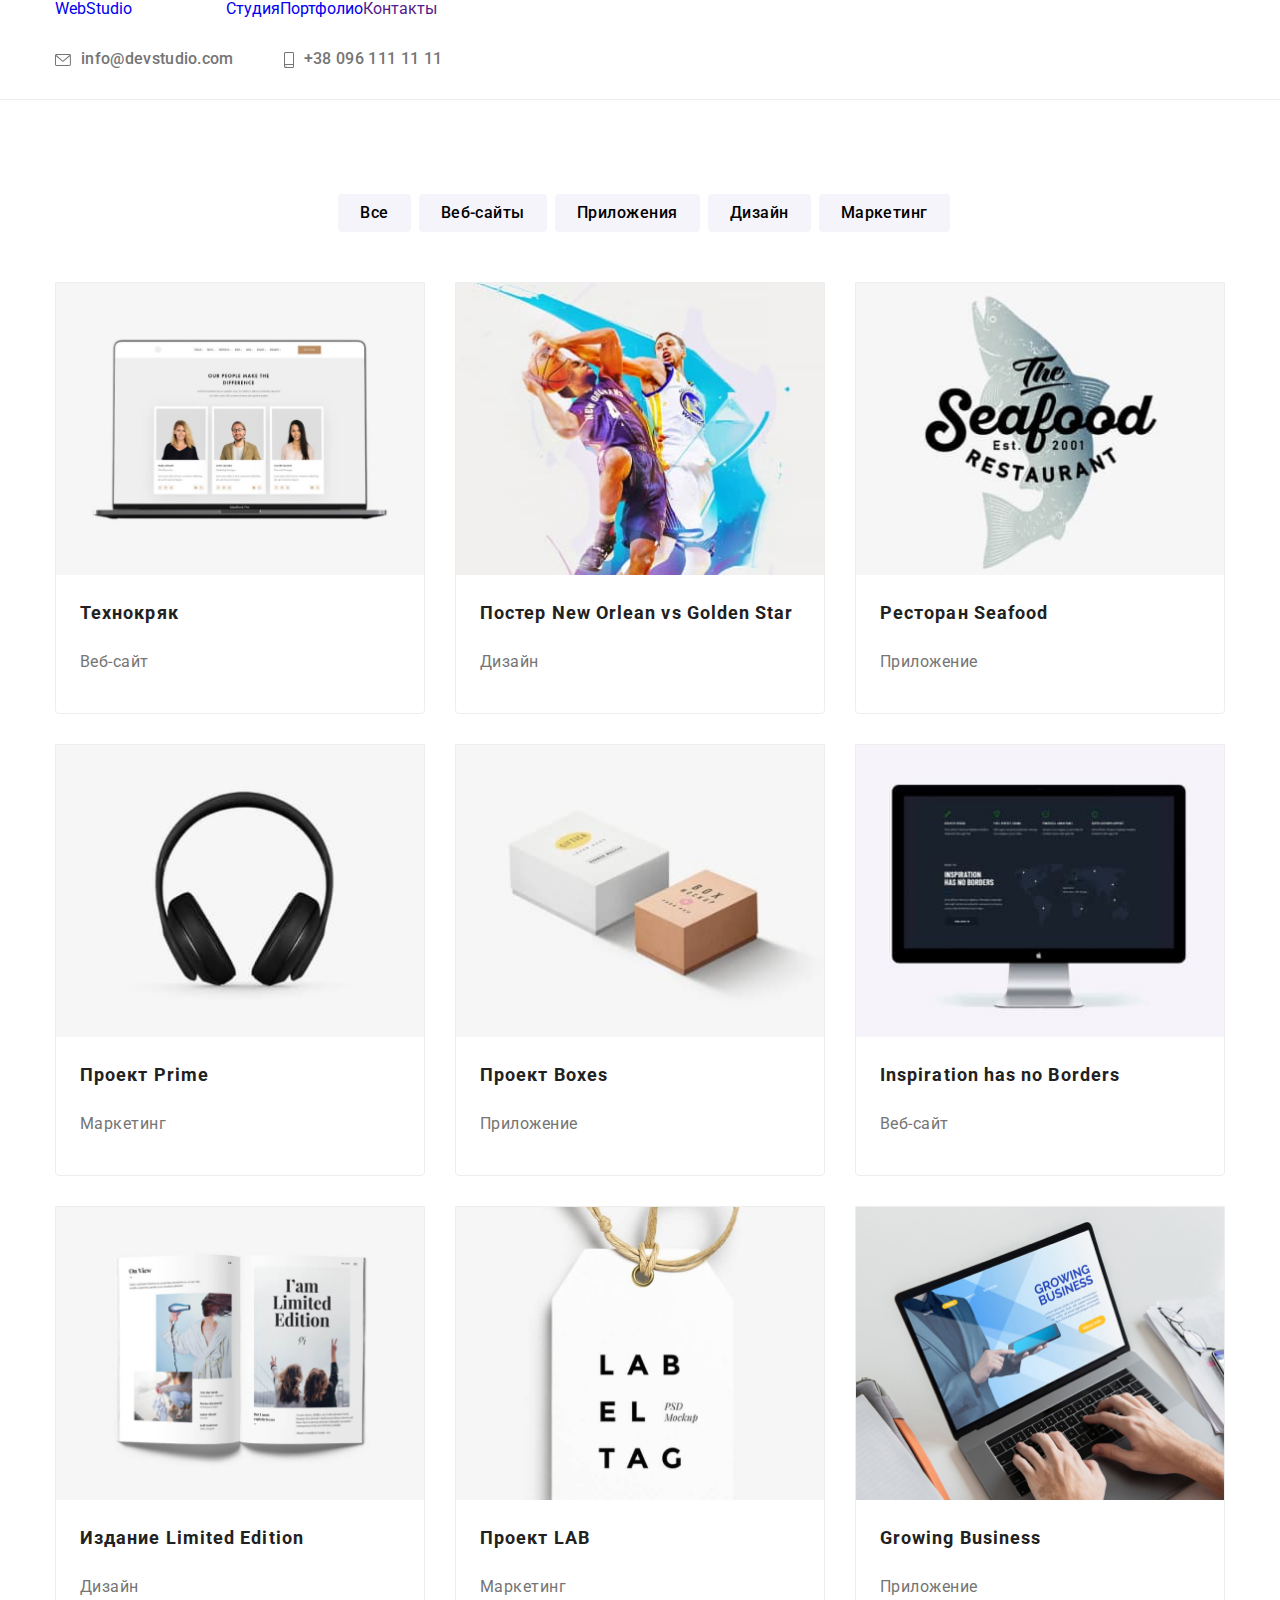
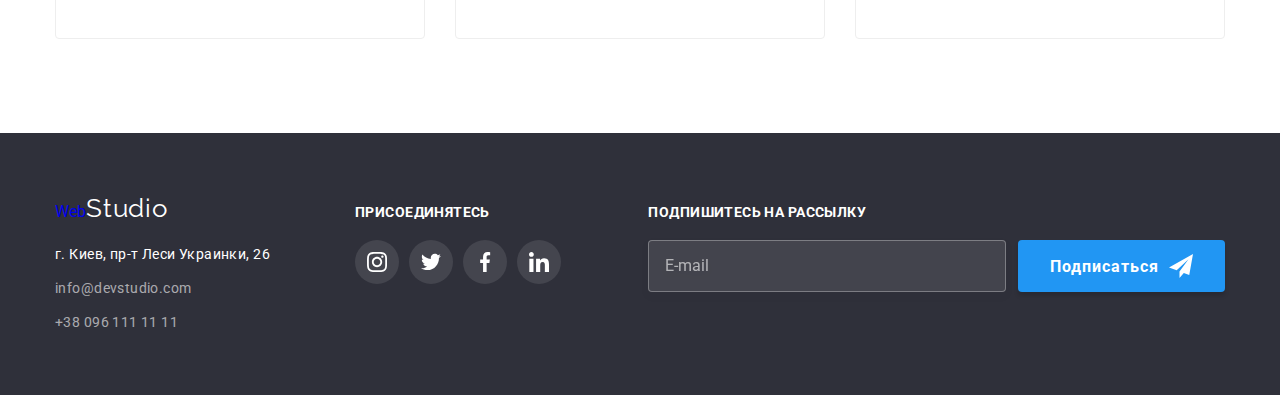
==== portfolio.html @ 1c911b41 "Initial commit" ====
<!DOCTYPE html>
<html lang="en">
  <head>
    <meta charset="UTF-8" />
    <meta http-equiv="X-UA-Compatible" content="IE=edge" />
    <meta name="viewport" content="width=device-width, initial-scale=1.0" />
    <title>Portfolio</title>

    <link
      rel="stylesheet"
      href="https://cdnjs.cloudflare.com/ajax/libs/modern-normalize/1.0.0/modern-normalize.min.css"
    />
    <link rel="preconnect" href="https://fonts.gstatic.com" />

    <link
      href="https://fonts.googleapis.com/css2?family=Raleway:wght@700&family=Roboto:wght@400;500;700;900&display=swap"
      rel="stylesheet"
    />

    <link rel="stylesheet" href="./css/styles.css" />
  </head>

  <body>
    <!-- Хедер секция футер -->

    <!-- убрать заголовки от h1 до h3 в css -->
    <h1 class="visually-hidden">--Шапка--</h1>
    <header class="page-header">
      <div class="container div-navigation">
        <nav class="nav">
          <a class="logo" href="./index.html"><span class="web">Web</span><span class="studio">Studio</span> </a>
          <ul class="menu">
            <li class="menu-item">
              <a class="link" href="./index.html">Студия</a>
            </li>

            <li class="menu-item">
              <a class="link current" href="./portfolio.html">Портфолио</a>
            </li>

            <li class="menu-item">
              <a class="link" href="">Контакты</a>
            </li>
          </ul>
        </nav>

        <ul class="auth-nav">
          <li class="auth-item">
            <a class="auth-link" href="mailto:info@devstudio.com">
              <svg class="link-mail-itam" width="16" height="12">
                <use href="./images/sprite.svg#icon-envelope"></use>
              </svg>
              info@devstudio.com
            </a>
          </li>
          <li class="auth-item">
            <a class="auth-link" href="tel:+380961111111">
              <svg class="link-mail-itam" width="10" height="16">
                <use href="./images/sprite.svg#icon-smartphone"></use>
              </svg>
              +38 096 111 11 11
            </a>
          </li>
        </ul>
      </div>
    </header>
    <!-- убрать заголовки от h1 до h3 в css -->
    <main>
      <!-- Контент -->
      <section class="contents">
        <div class="container">
          <h2 class="visually-hidden">Студия</h2>

          <!-- Кнопки -->
          <ul class="buttons">
            <li>
              <button class="button" type="button"><span class="button-link">Все</span></button>
            </li>

            <li>
              <button class="button" type="button"><span class="button-link">Веб-сайты</span></button>
            </li>

            <li>
              <button class="button" type="button"><span class="button-link">Приложения</span></button>
            </li>

            <li>
              <button class="button" type="button"><span class="button-link">Дизайн</span></button>
            </li>

            <li>
              <button class="button" type="button"><span class="button-link">Маркетинг</span></button>
            </li>
          </ul>
          <!-- СПИСОК -->
          <ul class="card-set">
            <li class="card-set-item">
              <a class="card-set-link" href="">
                <div class="card-set-thumb">
                  <div class="thumb-overlay">
                    <p class="thumb-text">
                      Технокряк это современная площадка распространения коронавируса. Компании используют эту платформу
                      для цифрового шпионажа и атак на защищённые сервера конкурентов.
                    </p>
                  </div>
                  <img class="item-img" src="./images/portfolio/img-1.jpg" width="370" alt="Веб-сайт" />
                </div>

                <div class="card-div">
                  <h3 class="contents-name">Технокряк</h3>
                  <p class="contents-merch">Веб-сайт</p>
                </div>
              </a>
            </li>

            <li class="card-set-item">
              <a class="card-set-link" href="">
                <div class="card-set-thumb">
                  <div class="thumb-overlay">
                    <p class="thumb-text">
                      Технокряк это современная площадка распространения коронавируса. Компании используют эту платформу
                      для цифрового шпионажа и атак на защищённые сервера конкурентов.
                    </p>
                  </div>
                  <img class="item-img" src="./images/portfolio/img-2.jpg" width="370" alt="Дизайн" />
                </div>
                <div class="card-div">
                  <h3 class="contents-name">Постер New Orlean vs Golden Star</h3>
                  <p class="contents-merch">Дизайн</p>
                </div>
              </a>
            </li>

            <li class="card-set-item">
              <a class="card-set-link" href="">
                <div class="card-set-thumb">
                  <div class="thumb-overlay">
                    <p class="thumb-text">
                      Технокряк это современная площадка распространения коронавируса. Компании используют эту платформу
                      для цифрового шпионажа и атак на защищённые сервера конкурентов.
                    </p>
                  </div>
                  <img class="item-img" src="./images/portfolio/img-3.jpg" width="370" alt="Приложение" />
                </div>
                <div class="card-div">
                  <h3 class="contents-name">Ресторан Seafood</h3>
                  <p class="contents-merch">Приложение</p>
                </div>
              </a>
            </li>

            <li class="card-set-item">
              <a class="card-set-link" href="">
                <div class="card-set-thumb">
                  <div class="thumb-overlay">
                    <p class="thumb-text">
                      Технокряк это современная площадка распространения коронавируса. Компании используют эту платформу
                      для цифрового шпионажа и атак на защищённые сервера конкурентов.
                    </p>
                  </div>
                  <img class="item-img" src="./images/portfolio/img-4.jpg" width="370" alt="Маркетинг" />
                </div>
                <div class="card-div">
                  <h3 class="contents-name">Проект Prime</h3>
                  <p class="contents-merch">Маркетинг</p>
                </div>
              </a>
            </li>

            <li class="card-set-item">
              <a class="card-set-link" href="">
                <div class="card-set-thumb">
                  <div class="thumb-overlay">
                    <p class="thumb-text">
                      Технокряк это современная площадка распространения коронавируса. Компании используют эту платформу
                      для цифрового шпионажа и атак на защищённые сервера конкурентов.
                    </p>
                  </div>
                  <img class="item-img" src="./images/portfolio/img-5.jpg" width="370" alt="Приложение Boxes" />
                </div>
                <div class="card-div">
                  <h3 class="contents-name">Проект Boxes</h3>
                  <p class="contents-merch">Приложение</p>
                </div>
              </a>
            </li>

            <li class="card-set-item">
              <a class="card-set-link" href="">
                <div class="card-set-thumb">
                  <div class="thumb-overlay">
                    <p class="thumb-text">
                      Технокряк это современная площадка распространения коронавируса. Компании используют эту платформу
                      для цифрового шпионажа и атак на защищённые сервера конкурентов.
                    </p>
                  </div>
                  <img class="item-img" src="./images/portfolio/img-6.jpg" width="370" alt="Веб-сайт" />
                </div>
                <div class="card-div">
                  <h3 class="contents-name">Inspiration has no Borders</h3>
                  <p class="contents-merch">Веб-сайт</p>
                </div>
              </a>
            </li>

            <li class="card-set-item">
              <a class="card-set-link" href="">
                <div class="card-set-thumb">
                  <div class="thumb-overlay">
                    <p class="thumb-text">
                      Технокряк это современная площадка распространения коронавируса. Компании используют эту платформу
                      для цифрового шпионажа и атак на защищённые сервера конкурентов.
                    </p>
                  </div>
                  <img class="item-img" src="./images/portfolio/img-7.jpg" width="370" alt="Дизайн" />
                </div>
                <div class="card-div">
                  <h3 class="contents-name">Издание Limited Edition</h3>
                  <p class="contents-merch">Дизайн</p>
                </div>
              </a>
            </li>

            <li class="card-set-item">
              <a class="card-set-link" href="">
                <div class="card-set-thumb">
                  <div class="thumb-overlay">
                    <p class="thumb-text">
                      Технокряк это современная площадка распространения коронавируса. Компании используют эту платформу
                      для цифрового шпионажа и атак на защищённые сервера конкурентов.
                    </p>
                  </div>
                  <img class="item-img" src="./images/portfolio/img-8.jpg" width="370" alt="Маркетинг" />
                </div>

                <div class="card-div">
                  <h3 class="contents-name animate__bounce">Проект LAB</h3>
                  <p class="contents-merch">Маркетинг</p>
                </div>
              </a>
            </li>

            <li class="card-set-item">
              <a class="card-set-link" href="">
                <div class="card-set-thumb">
                  <div class="thumb-overlay">
                    <p class="thumb-text">
                      Технокряк это современная площадка распространения коронавируса. Компании используют эту платформу
                      для цифрового шпионажа и атак на защищённые сервера конкурентов.
                    </p>
                  </div>
                  <img class="item-img" src="./images/portfolio/img-9.jpg" width="370" alt="Приложение Business" />
                </div>

                <div class="card-div">
                  <h3 class="contents-name">Growing Business</h3>
                  <p class="contents-merch">Приложение</p>
                </div>
              </a>
            </li>
          </ul>
        </div>
      </section>
    </main>
    <footer class="footer">
      <div class="container footer-web">
        <div class="footer-webstudio">
          <a class="webstudi-o" href="./index.html"><span class="web">Web</span><span class="studi-o">Studio</span> </a>
          <address class="footer-adress">
            <a
              class="adress-text"
              href="https://goo.gl/maps/3bDAXwTy5A2F5pWt9"
              target="_blank"
              rel="noopener noreferrer"
            >
              г. Киев, пр-т Леси Украинки, 26
            </a>
            <ul class="footer-list">
              <li>
                <a class="footer-mail" href="mailto:info@devstudio.com">info@devstudio.com</a>
              </li>

              <li>
                <a class="footer-tel" href="tel:+380961111111">+38 096 111 11 11</a>
              </li>
            </ul>
          </address>
        </div>

        <div class="footer-webstudio">
          <h3 class="footer-title">Присоединятесь</h3>
          <ul class="footer-cards">
            <li class="footer-social">
              <a class="footer-social-link" href="">
                <svg class="footer-logsocial" width="20px" height="20px">
                  <use href="./images/sprite.svg#icon-instagram"></use>
                </svg>
              </a>
            </li>

            <li class="footer-social">
              <a class="footer-social-link" href="">
                <svg class="footer-logsocial" width="20px" height="20px">
                  <use href="./images/sprite.svg#icon-twitter"></use>
                </svg>
              </a>
            </li>

            <li class="footer-social">
              <a class="footer-social-link" href="">
                <svg class="footer-logsocial" width="20px" height="20px">
                  <use href="./images/sprite.svg#icon-facebook"></use>
                </svg>
              </a>
            </li>

            <li class="footer-social">
              <a class="footer-social-link" href="">
                <svg class="footer-logsocial" width="20px" height="20px">
                  <use href="./images/sprite.svg#icon-linkedin"></use>
                </svg>
              </a>
            </li>
          </ul>
        </div>

        <div class="subscribe">
          <h2 class="footer-title">Подпишитесь на рассылку</h2>
          <form class="form-subscribe">
            <label>
              <input class="subscribe-input" type="email" name="email" placeholder="E-mail" />
            </label>
            <button class="btn-slogan symboll" type="button">
              <span class="btn-button">Подписаться</span>
              <svg class="btn-subscribe" width="24" height="24">
                <use href="./images/sprite.svg#icon-icon-send"></use>
              </svg>
            </button>
          </form>
        </div>
      </div>
    </footer>

    <script src="./js/modal.js"></script>
  </body>
</html>
---- css/styles.css ----
:root {
  --subtittle-text-color: #757575;
  --link-color: #2196f3;
  --site-color: #212121;
  --card-set-gap: 30px;
  --grid-item: 3;
  --fill-acent-color: #afb1b8;
}

html {
  box-sizing: border-box;
}

body {
  font-family: 'Roboto', sans-serif;
  background-color: #ffffff;
  font-style: normal;
  color: #757575;
  /* padding-top: 80px; */
}

ul {
  list-style: none;
  margin: 0;
  padding: 0;
}

a {
  text-decoration: none;
  margin: 0;
  padding: 0;
}

h1,
h2,
h3,
h4 p {
  margin: 0;
  padding: 0;
}

img {
  display: block;
  max-width: 100%;
  height: auto;
}

.section {
  padding-top: 94px;
  padding-bottom: 94px;
}

/* хедер секуия футер */
.container {
  width: 1200px;
  padding-left: 15px;
  padding-right: 15px;
  margin-left: auto;
  margin-right: auto;
}

/* Шапка */
.page-header {
  background-color: #ffffff;
  border-bottom: 1px solid #ececec;

  /* position: fixed;
  width: 100%;
  min-height: 80px;
  top: 0;
  left: 0;
  z-index: 1; */
}

.navigation {
  display: flex;
  align-items: center;
}

.nav {
  display: flex;
}

/* logo */

.logo {
  display: flex;
  align-items: center;
  margin-right: 94px;
}
.logo__web {
  font-family: Raleway;
  font-size: 26px;
  line-height: 1.19;
  letter-spacing: 0.03em;
  color: var(--link-color);
}

.logo__studio {
  font-family: Raleway;
  font-size: 26px;
  line-height: 1.19;
  letter-spacing: 0.03em;
  color: #000000;
}

/* menu */
.menu {
  display: flex;
}
.menu__item:not(:last-child) {
  margin-right: 50px;
}

.menu__item {
  position: relative;
}

.menu__link {
  display: block;
  font-weight: 500;
  font-size: 14px;
  line-height: 1.14;
  letter-spacing: 0.02em;
  color: #212121;
  padding-top: 32px;
  padding-bottom: 32px;
  transition: color 250ms cubic-bezier(0.4, 0, 0.2, 1);
}

/* выделяет профиль на котором сидит юзер */
.menu__link.current {
  color: var(--link-color);
}

.menu__link.current::after {
  content: '';
  position: absolute;
  bottom: 0;
  left: 0;
  width: 100%;
  height: 4px;
  border-radius: 4px;

  background-color: var(--link-color);
  margin-bottom: -1px;
}

/* footer Studio */
.studi-o {
  font-family: Raleway;
  font-size: 26px;
  line-height: 1.19;
  letter-spacing: 0.03em;
  color: #ffffff;
}

/* ссылки на страници*/

.menu__link:hover,
.menu__link:focus,
.auth-link:hover,
.auth-link:focus,
.auth-item:focus,
.auth-item:hover,
.link-mail-itam:hover,
.link-mail-itam:focus {
  fill: currentColor;
  color: var(--link-color);
}

/* contacts */

.auth-nav {
  display: flex;
  margin-left: auto;
}

.auth-item:not(:last-child) {
  margin-right: 50px;
}

.link-mail-itam {
  margin-right: 10px;
}
.auth-link {
  display: flex;
  align-items: center;
  padding-top: 32px;
  padding-bottom: 30px;
  color: var(--text-link-color);
  font-weight: 500;
  line-height: 1.14;
  letter-spacing: 0.02em;
  text-decoration: none;
  fill: #757575;

  transition: color 250ms cubic-bezier(0.4, 0, 0.2, 1);
}

/* SLOGAN */

.slogan {
  background-color: #000000;
  display: block;
  text-align: center;
  padding-top: 200px;
  padding-bottom: 200px;
  filter: drop-shadow(0px 4px 4px rgba(0, 0, 0, 0.25));
}

.overlay {
  max-width: 1600px;
  min-height: 600px;
  margin-left: auto;
  margin-right: auto;

  background-position: center;
  background-repeat: no-repeat;
  background-image: linear-gradient(to right, rgba(47, 48, 58, 0.4), rgba(47, 48, 58, 0.4)),
    url('../images/boxs/hero.jpg');
}

.slogan-text {
  max-width: 696px;
  /* padding: auto; */
  margin-left: auto;
  margin-right: auto;
  margin-bottom: 30px;
  font-weight: 900;
  font-size: 44px;
  line-height: 1.36;
  text-align: center;
  letter-spacing: 0.06em;
  text-transform: uppercase;
  color: #ffffff;

  animation-name: fadeInDown;
  animation-duration: 3s;
  animation-delay: 2000ms;
  transition-timing-function: linear;
  animation-iteration-count: infinite;
  animation-direction: alternate;
}

/* @keyframes fadeInDown {
  0% {
    animation: animate__fadeInDown;
    animation-duration: 3s;
    animation-delay: 2000ms;
    transition-timing-function: linear;
    animation-direction: alternate;
  }
  100% {
    animation-delay: 2000ms;
    animation-duration: 3s;
  }
} */

.animate__lightSpeedInLeft:hover {
  animation-play-state: paused;
}

.btn-slogan {
  display: inline-block;
  border-radius: 4px;
  min-width: 200px;
  padding: 10px 32px;
  font-family: inherit;
  border: none;
  cursor: pointer;
  background-color: var(--link-color);
  box-shadow: 0px 4px 4px rgba(0, 0, 0, 0.15);

  opacity: 1;
  transition: background-color 250ms cubic-bezier(0.4, 0, 0.2, 1), color 250ms cubic-bezier(0.4, 0, 0.2, 1);
}

.btn-slogan:focus,
.btn-slogan:hover {
  outline: none;
  border: none;
  background-color: #188ce8;
  opacity: 1;
  transition: background-color 250ms cubic-bezier(0.4, 0, 0.2, 1), color 250ms cubic-bezier(0.4, 0, 0.2, 1);
}

.btn-button {
  font-weight: bold;
  font-size: 16px;
  line-height: 1.87;
  letter-spacing: 0.06em;
  color: #ffffff;
}

/* visually-hidden  утилита для убирания текста */
.visually-hidden {
  position: absolute !important;
  clip: rect(1px 1px 1px 1px);
  clip: rect(1px, 1px, 1px, 1px);
  padding: 0 !important;
  border: 0 !important;
  height: 1px !important;
  width: 1px !important;
  overflow: hidden;
}

/* Преймущества подзаголовки- subtitle */

.list-subtitle {
  display: flex;
  flex-wrap: wrap;
  margin-left: -30px;
}

.subtitle-item {
  flex-basis: calc((100% - 30px * 4) / 4);
  margin-left: 30px;
}

.subtitle-item::before {
  display: block;
  content: '';
  height: 120px;
  background-color: #f5f4fa;
  margin-bottom: 30px;
  background-position: center;
  background-repeat: no-repeat;
}
/* иконки */
.antenna::before {
  background-image: url('../images/icons/antenna.svg');
}

.clock::before {
  background-image: url('../images/icons/clock.svg');
}

.diagram::before {
  background-image: url('../images/icons/diagram.svg');
}

.astronaut::before {
  background-image: url('../images/icons/astronaut.svg');
}
/* подзаголовок > h3 */
.subtitle {
  margin-bottom: 10px;
  list-style: none;
  font-size: 14px;
  line-height: 1.14;
  letter-spacing: 0.03em;
  text-transform: uppercase;
  color: #212121;
}
/* подзаголовок > p */
.subtitle-text {
  font-weight: normal;
  font-size: 14px;
  line-height: 1.71;
  letter-spacing: 0.03em;
  color: var(--subtittle-text-color);
}

/* Чем занимаемся */
.section-title {
  margin-bottom: 50px;
  font-weight: bold;
  font-size: 36px;
  line-height: 1.16;
  text-align: center;
  letter-spacing: 0.03em;
  color: #212121;
}
.section-working {
  padding-top: 0;
}

/* список фото */
.working {
  display: flex;
  flex-wrap: wrap;
  margin-left: -30px;
}
.working-foto {
  position: relative;
  margin-left: 30px;
  flex-basis: calc((100% - 30px * 3) / 3);
}

.working-foto:nth-child(1) {
  animation-duration: 3000ms;
  animation-timing-function: cubic-bezier(0.17, 0.67, 0.87, 0.27);
  animation-delay: 4000ms;
  animation-iteration-count: 3;
  animation-direction: alternate;
}

.working-foto:nth-child(2) {
  animation-duration: 3000ms;
  animation-timing-function: linear;
  animation-delay: 4000ms;
  animation-iteration-count: 3;
  animation-direction: alternate;
}
.working-foto:nth-child(3) {
  animation-duration: 3000ms;
  animation-timing-function: cubic-bezier(0.17, 0.67, 0.87, 0.27);
  animation-delay: 4000ms;
  animation-iteration-count: 3;
  animation-direction: alternate;
}
.working-text {
  position: absolute;
  left: 0;
  bottom: 0;
  margin: 0;
  display: flex;
  justify-content: center;
  text-align: center;
  align-items: center;
  color: #ffffff;

  width: 100%;
  height: 70px;
  background-color: rgba(47, 48, 58, 0.8);
  font-weight: bold;
  font-size: 14px;
  line-height: 1.14;
  letter-spacing: 0.03em;
  text-transform: uppercase;
}

/* наша команда, имена*/
.section-command {
  background-color: #f5f4fa;
  text-align: center;
}
.section-people {
  display: flex;
  flex-wrap: wrap;
  margin-left: -30px;
}
.people-item {
  margin-left: 30px;
  flex-basis: calc((100% - 30px * 4) / 4);
  background-color: #ffffff;
  box-shadow: 0px 1px 3px rgba(0, 0, 0, 0.12), 0px 1px 1px rgba(0, 0, 0, 0.14), 0px 2px 1px rgba(0, 0, 0, 0.2);
  border-radius: 0px 0px 4px 4px;
}

/* Описание работы desc */
.people-text {
  padding-top: 30px;
  padding-bottom: 30px;
}

.people-img {
  animation-duration: 3000ms;
  animation-timing-function: linear;
  animation-delay: 13000ms;
  animation-iteration-count: 3;
  animation-direction: alternate;
}

.people-caption {
  margin-bottom: 10px;
  cursor: pointer;
  font-style: normal;
  font-weight: 500;
  font-size: 16px;
  line-height: 1.18;
  letter-spacing: 0.03em;
  color: #212121;
}
.people-desc {
  font-size: 16px;
  line-height: 1.18;
  letter-spacing: 0.03em;
  color: #757575;
  margin-bottom: 16px;
}

.people-cards {
  display: flex;
  padding-right: 32px;
  padding-left: 32px;
  margin-left: -10px;
}
/* ссылки - а */
.social {
  display: flex;
  justify-content: center;
  align-items: center;
  width: 44px;
  height: 44px;
  border: none;
  fill: #afb1b8;
  background-color: transparent;
  transition: border-radius 250ms cubic-bezier(0.4, 0, 0.2, 1), background-color 250ms cubic-bezier(0.4, 0, 0.2, 1),
    color 250ms cubic-bezier(0.4, 0, 0.2, 1);
}

.social:hover,
.social:focus {
  border-radius: 50%;
  background-color: #2196f3;
  fill: #ffffff;
}

.people-social {
  width: 44px;
  height: 44px;
  margin-left: 10px;
  flex-basis: calc((100% - 40px) / 4);
  background-color: #ffffff;
}

/* Постоянные клиенты */
.title-cards {
  display: inline-flex;
  margin-top: -30px;
  margin-left: -30px;
  list-style: none;
}

.title-social {
  margin-top: 30px;
  margin-left: 30px;
  flex-basis: calc((100% - 180px) / 6);
  width: 170px;
  height: 90px;
}
.title-social-logo {
  display: inline-flex;
  justify-content: center;
  align-items: center;
  width: 100%;
  height: 100%;
  border: 1px solid #afb1b8;
  border-radius: 4px;
  color: #afb1b8;
  transform: scale(1);
  transition: background-color 250ms cubic-bezier(0.4, 0, 0.2, 1), color 250ms cubic-bezier(0.4, 0, 0.2, 1);
}
.title-social-logo:hover,
.title-social-logo:focus {
  color: #188ce8;
  border: 1px solid #188ce8;
  transform: scale(1.1);
}

.title-logsocial {
  fill: currentColor;
  background-color: #ffffff;
}

/* ФУТЕр */
.footer {
  padding-top: 60px;
  padding-bottom: 60px;
  background-color: #2f303a;
}

.footer-title {
  font-size: 14px;
  line-height: 1.14;
  letter-spacing: 0.03em;
  text-transform: uppercase;
  color: #ffffff;
  margin-bottom: 20px;
  padding-top: 12px;
}

.footer-cards {
  display: flex;
  justify-content: center;
  align-items: center;
  list-style: none;
  /* min-width: 206px;
  min-height: 44px; */
}

/*  СОЦИАЛЬНЫЕ СЕТИ*/
.footer-social {
  border-radius: 50%;
  width: 44px;
  height: 44px;
  background-color: rgba(255, 255, 255, 0.1);
}
.footer-social-link {
  display: flex;
  justify-content: center;
  align-items: center;
  border-radius: 50%;
  width: 100%;
  height: 100%;
  border: none;
  color: #ffffff;
  transform: scale(1);
  transition: background-color 250ms cubic-bezier(0.4, 0, 0.2, 1), color 250ms cubic-bezier(0.4, 0, 0.2, 1);
}

.footer-logsocial {
  fill: currentColor;
}
.footer-social-link:hover,
.footer-social-link:focus {
  background-color: #2196f3;
  color: #ffffff;
  transform: scale(1.1);
  transition: background-color 250ms cubic-bezier(0.4, 0, 0.2, 1), color 250ms cubic-bezier(0.4, 0, 0.2, 1);
}

/* Лого ВебСтудия */
.webstudi-o {
  display: inline-block;
  margin-bottom: 20px;
}

.adress-text {
  display: inline-block;
  font-style: normal;
  font-size: 14px;
  line-height: 1.71;
  letter-spacing: 0.03em;
  color: #ffffff;
  margin-bottom: 10px;
}

.adress-text:hover {
  color: aquamarine;
}
.footer-mail {
  display: inline-block;
  font-style: normal;
  font-size: 14px;
  line-height: 1.71;
  letter-spacing: 0.03em;
  color: rgba(255, 255, 255, 0.6);
  margin-bottom: 10px;
  transition: background-color 250ms cubic-bezier(0.4, 0, 0.2, 1), color 250ms cubic-bezier(0.4, 0, 0.2, 1);
}
.footer-tel {
  display: inline-block;
  font-style: normal;
  font-size: 14px;
  line-height: 1.71;
  letter-spacing: 0.03em;
  color: rgba(255, 255, 255, 0.6);

  transition: background-color 250ms cubic-bezier(0.4, 0, 0.2, 1), color 250ms cubic-bezier(0.4, 0, 0.2, 1);
}

.footer-mail:hover,
.footer-mail:focus,
.footer-tel:focus,
.footer-tel:hover {
  color: var(--link-color);
}

/* Сетка социальные сети */
.footer-cards {
  display: inline-flex;
  align-items: center;
  justify-content: center;
}

.footer-social {
  flex-basis: calc((100% - 10px * 4) / 4);
  margin-right: 10px;
}

.footer-web {
  display: flex;
  align-items: baseline;
}

.footer-webstudio {
  display: block;
  margin-right: 30px;
  flex-basis: calc((50% - 45px) / 2);
}

.footer-webstudio:nth-child(2) {
  margin-right: 0;
}

/* Подпишись ТЕЛЕГРАММ */
/* Кнопка */

.subscribe {
  margin-left: auto;
}
.form-subscribe {
  display: flex;
}
.subscribe-input {
  width: 358px;
  font-size: 16px;
  line-height: 1.25;
  padding-top: 15px;
  padding-bottom: 15px;
  padding-left: 16px;
  margin-right: 12px;
  border: 1px solid rgba(255, 255, 255, 0.3);
  filter: drop-shadow(0px 4px 4px rgba(0, 0, 0, 0.15));
  border-radius: 4px;
  background-color: rgba(255, 255, 255, 0.1);
  color: #ffffff;
}

.subscribe-input::placeholder {
  color: rgba(255, 255, 255, 0.6);
}
.subscribe-button {
  display: inline-flex;
  align-items: center;
  font-weight: bold;
  font-size: 16px;
  line-height: 1.87;
  letter-spacing: 0.06em;
  color: #ffffff;
  padding-top: 10px;
  padding-right: 28px;
  padding-bottom: 10px;
  padding-left: 29px;
  background-color: var(--link-color);
  box-shadow: 0px 4px 4px rgb(0 0 0 / 15%);
  border-radius: 4px;
  cursor: pointer;

  transition: background-color 250ms cubic-bezier(0.4, 0, 0.2, 1), color 250ms cubic-bezier(0.4, 0, 0.2, 1),
    cursor 250ms cubic-bezier(0.4, 0, 0.2, 1);
}
.indent {
  margin-right: 10px;
}
.symboll {
  display: inline-flex;
  align-items: center;
  fill: #ffffff;
}
.btn-subscribe {
  margin-left: 10px;
}

/* Portfolio!!!!!!!!!!!!!! */

.contents {
  padding-top: 94px;
  padding-bottom: 94px;
  background-color: #ffffff;
}

.buttons {
  display: flex;
  justify-content: center;
  margin-bottom: 50px;
}

.button {
  justify-content: center;
  padding: 6px 22px;
  height: 38px;
  font-family: inherit;
  box-shadow: none;
  border: none;
  cursor: pointer;
  background-color: #f5f4fa;
  border-radius: 4px;
  margin-left: 8px;

  transition: background-color 250ms cubic-bezier(0.4, 0, 0.2, 1), color 250ms cubic-bezier(0.4, 0, 0.2, 1);
}

.button-link {
  font-weight: 500;
  font-size: 16px;
  line-height: 1.62;
  text-align: center;
  letter-spacing: 0.03em;
}

.button:focus,
.button:hover {
  outline: none;
  border: none;
  background-color: var(--link-color);
  color: #ffffff;
  box-shadow: 0px 3px 1px rgba(0, 0, 0, 0.1), 0px 1px 2px rgba(0, 0, 0, 0.08), 0px 2px 2px rgba(0, 0, 0, 0.12);
  transition: background-color 250ms cubic-bezier(0.4, 0, 0.2, 1), color 250ms cubic-bezier(0.4, 0, 0.2, 1);
}

.card-set {
  display: flex;
  flex-wrap: wrap;
  margin-left: -30px;
  margin-top: -30px;
}
.card-set-thumb {
  position: relative;
  overflow: hidden;
}
.thumb-overlay {
  display: flex;
  align-items: center;
  position: absolute;
  top: 0;
  left: 0;
  width: 100%;
  height: 100%;
  transform: translateY(100%);

  transition: background-color 250ms cubic-bezier(0.4, 0, 0.2, 1), transform 250ms cubic-bezier(0.4, 0, 0.2, 1);
}

.thumb-text {
  font-style: normal;
  font-weight: normal;
  font-size: 18px;
  line-height: 1.56;
  padding: 0 24px;
  color: #ffffff;
}

.card-set-link:hover .thumb-overlay,
.card-set-link:focus .thumb-overlay {
  background-color: rgba(33, 150, 243, 0.9);
  transform: translateY(0);
}

.card-set-link:hover,
.card-set-link:focus {
  display: block;
  box-shadow: 0px 1px 1px rgba(0, 0, 0, 0.22), 0px 4px 4px rgba(0, 0, 0, 0.26), 1px 4px 6px rgba(0, 0, 0, 0.16);
  border-radius: 4px;
}

.card-set-item {
  flex-basis: calc((100% - 30px * var(--grid-item)) / var(--grid-item));
  margin-left: 30px;
  margin-top: 30px;
  border: 1px solid #eeeeee;
  border-radius: 4px;
  border-top-right-radius: 0px;
  border-top-left-radius: 0px;
}

.card-div {
  padding: 20px 24px;
  border-top: none;
}

.item-img {
  display: block;
  max-width: 100%;
  height: auto;
}

.contents-name {
  font-size: 18px;
  line-height: 2;
  letter-spacing: 0.06em;
  color: #212121;
  margin-bottom: 4px;

  animation-delay: 2000ms;
  animation-duration: 2000ms;
  animation-iteration-count: infinite;
  animation-timing-function: linear;
  animation-direction: alternate;
}

.contents-merch {
  font-size: 16px;
  line-height: 1.87;
  letter-spacing: 0.03em;
  color: #757575;
}

/* backdrop!! */
/* Всплывающее окно Заказать услугу */
.backdrop {
  position: fixed;
  top: 0;
  left: 0;
  height: 100%;
  width: 100%;
  background: rgba(0, 0, 0, 0.2);

  opacity: 1;
  transition: opacity 250ms cubic-bezier(0.4, 0, 0.2, 1);
}

.backdrop.is-hidden {
  opacity: 0;
  pointer-events: none;
  visibility: hidden;
}

.backdrop.is-hidden .modal {
  transform: translate(-50%, -50%) scaleY(0.1) rotate(60deg);
}

.modal {
  position: absolute;
  top: 50%;
  left: 50%;
  transform: translate(-50%, -50%) scaleY(1);
  transition: transform 200ms cubic-bezier(0.4, 0, 0.2, 1);
  padding: 40px;
  min-width: 528px;
  min-height: 580px;
  background-color: #ffffff;
  box-shadow: 0px 1px 3px rgba(0, 0, 0, 0.12), 0px 1px 1px rgba(0, 0, 0, 0.14), 0px 2px 1px rgba(0, 0, 0, 0.2);
  border-radius: 6px;
}

.close {
  display: flex;
  align-items: center;
  justify-content: center;

  position: absolute;
  right: 8px;
  top: 8px;
  width: 30px;
  height: 30px;
  border-radius: 50%;
  background-color: transparent;
  border: 1px solid rgba(0, 0, 0, 0.1);
  border: none;
  cursor: pointer;
  transition: fill 350ms cubic-bezier(0.4, 0, 0.2, 1);
  border-radius: 50%;
}

.close:hover {
  background-color: #ffffff;
  border: 1px solid rgba(0, 0, 0, 0.1);
  fill: #2196f3;
}

.form-h2 {
  display: flex;
  justify-content: center;
  font-weight: bold;
  font-size: 20px;
  line-height: 1.15;
  text-align: center;
  letter-spacing: 0.03em;
  color: #212121;
  margin-bottom: 12px;
}

/* .form-input {
  width: 448px;
  height: 40px;
  border-radius: 4px;
  margin: 0;
  padding: 6px 10px;
  border: 1px solid rgba(33, 33, 33, 0.2);
} */

.form-comment {
  font-weight: normal;
  font-size: 12px;
  line-height: 1.17;
  letter-spacing: 0.01em;
  color: #757575;
}

.comment {
  width: 448px;
  height: 120px;
  padding: 12px 16px;
  resize: none;
  border: 1px solid rgba(33, 33, 33, 0.2);
  border-radius: 4px;
  margin-top: 4px;
  /* color: rgba(117, 117, 117, 0.5); */
  transition: border 250ms cubic-bezier(0.4, 0, 0.2, 1);
}

.comment:hover,
.comment:focus {
  border: 1px solid var(--link-color);
  border-radius: 4px;
}

.form-checkbox {
  display: flex;
  align-items: center;
}

.form-field textarea::placeholder {
  color: rgba(117, 117, 117, 0.5);
  font-weight: normal;
  font-size: 14px;
  line-height: 1.14;
  letter-spacing: 0.01em;
}

.form-checkbox {
  display: inline-flex;
  justify-content: center;
  align-items: center;
  margin-bottom: 30px;
}

.form-label {
  display: flex;
  align-items: center;
  font-size: 14px;
  line-height: 1.71;
  letter-spacing: 0.03em;
  color: #757575;
}

.form-input {
  width: 100%;
  height: 40px;
  margin: 0;
  padding-top: 11px;
  padding-bottom: 11px;
  padding-left: 40px;
  border: 1px solid rgba(33, 33, 33, 0.2);
  box-sizing: border-box;
  border-radius: 4px;
  margin-top: 4px;
  transition: fill 250ms cubic-bezier(0.4, 0, 0.2, 1), background-color 250ms cubic-bezier(0.4, 0, 0.2, 1),
    border 250ms cubic-bezier(0.4, 0, 0.2, 1);
}

.form-field:focus-within .form-icon {
  fill: var(--link-color);
}
.form-input:focus-within {
  outline: none;
  border-color: var(--link-color);
}

.form-modal:focus + .form-input {
  color: var(--link-color);
}
.form-checkbox input[type='checkbox'] {
  margin-right: 8px;
}

.form-modal {
  position: relative;
  margin-bottom: 10px;
}

.comment:focus-within {
  outline: none;
  border-color: var(--link-color);
}

.form {
  display: flex;
  flex-direction: column;
  justify-content: center;
  width: 448px;
  margin-left: auto;
  margin-right: auto;
}
.form-icon {
  transform: translateY(-50%);
  position: absolute;
  top: 50%;
  left: 12px;
  align-items: center;
}

.form-label {
  display: inline-block;
  font-size: 12px;
  line-height: 1.17px;
  letter-spacing: 0.01em;
  color: #757575;
}

.form-checkbox {
  display: flex;
  align-items: center;
  font-size: 14px;
  line-height: 1.71;
  letter-spacing: 0.03em;
  color: #757575;
}

.link-checkbox {
  transition: color 250ms cubic-bezier(0.4, 0, 0.2, 1), fill 250ms cubic-bezier(0.4, 0, 0.2, 1),
    background-color 250ms cubic-bezier(0.4, 0, 0.2, 1), border-color 250ms cubic-bezier(0.4, 0, 0.2, 1),
    box-shadow 250ms cubic-bezier(0.4, 0, 0.2, 1);
}
.btn-submit {
  margin-left: auto;
  margin-right: auto;
}

.modal-button {
  border-radius: 4px;
  transition-property: background-color;
  transition-duration: 250ms;
  transition-timing-function: var(--link-color);
  border: none;
}

.icon-custom {
  display: inline-block;
  width: 16px;
  height: 15px;
  border: 2px solid rgba(0, 0, 0, 0.8);
  border-radius: 2px;
  margin-right: 7px;
  cursor: pointer;
}

.modal-checkbox:hover + .icon-custom {
  border-color: var(--link-color);
  transition: border-color 250ms cubic-bezier(0.4, 0, 0.2, 1);
}

.form-policy {
  display: flex;
  align-items: center;
  justify-content: center;
  margin-bottom: 30px;
  margin-top: 20px;
}

.modal-checkbox:checked + .icon-custom {
  background-color: var(--link-color);
  border-color: var(--link-color);
  background-image: url(../images/check.svg);
  background-repeat: no-repeat;
  background-position: center;
  background-size: contain;
  background-origin: border-box;
  color: #afb1b8;
  transition: color 250ms cubic-bezier(0.4, 0, 0.2, 1), fill 250ms cubic-bezier(0.4, 0, 0.2, 1),
    background-color 250ms cubic-bezier(0.4, 0, 0.2, 1), border-color 250ms cubic-bezier(0.4, 0, 0.2, 1),
    box-shadow 250ms cubic-bezier(0.4, 0, 0.2, 1);
}

.link-text {
  color: var(--link-color);
  text-decoration: underline;
  cursor: pointer;
  display: inline;
  line-height: 1.71;
}

.checkbox-text {
  font-weight: normal;
  font-size: 14px;
  line-height: 24px;
  letter-spacing: 0.03em;

  color: #757575;
}
.link-text {
  font-weight: normal;
  font-size: 14px;
  line-height: 24px;
  letter-spacing: 0.03em;
}
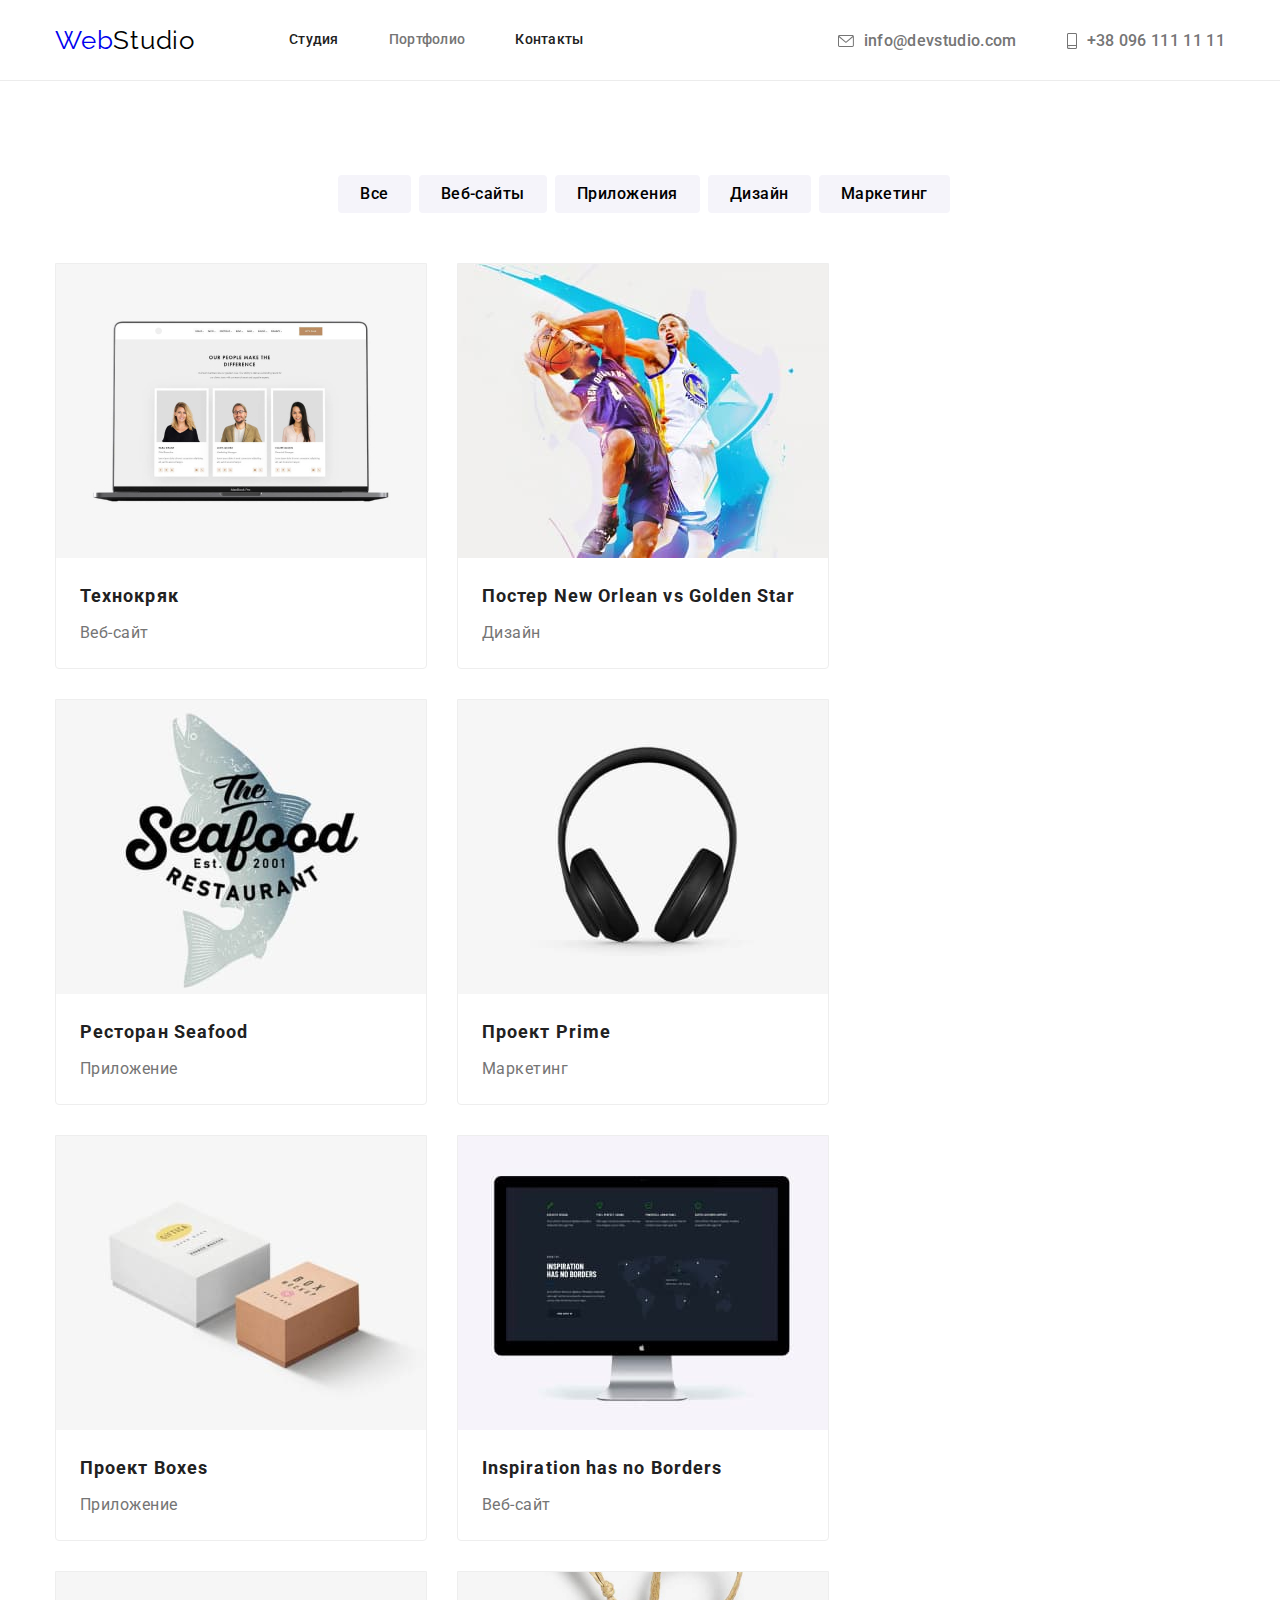
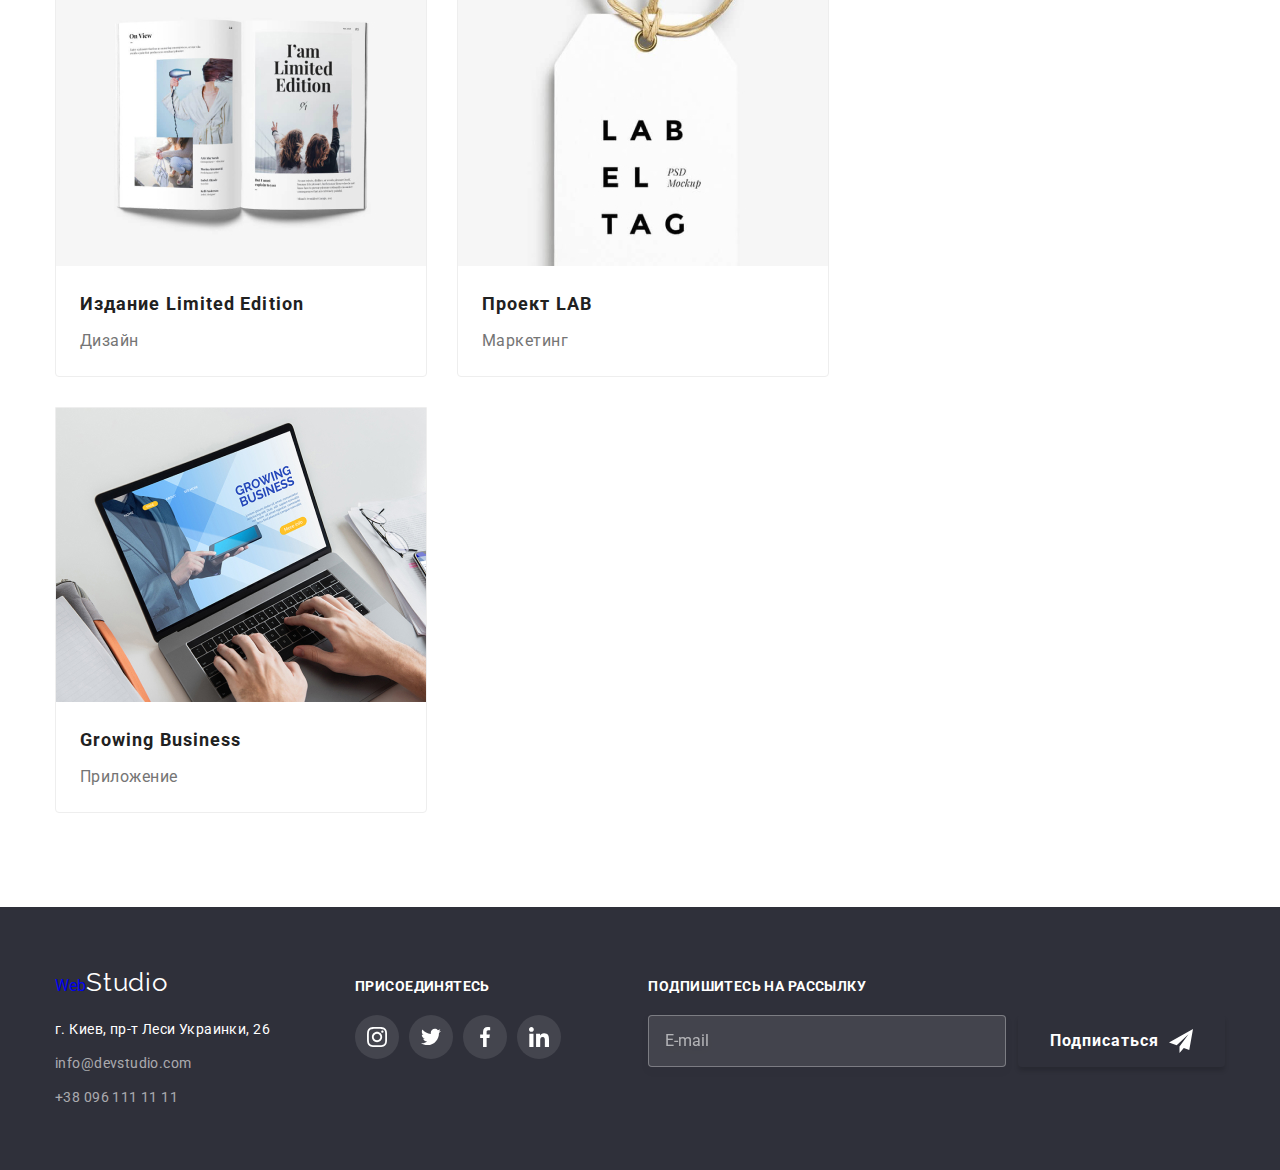
==== commit 61d4f8ac: "12" ====
--- a/portfolio.html
+++ b/portfolio.html
@@ -26,20 +26,22 @@
     <!-- убрать заголовки от h1 до h3 в css -->
     <h1 class="visually-hidden">--Шапка--</h1>
     <header class="page-header">
-      <div class="container div-navigation">
+      <div class="container navigation">
         <nav class="nav">
-          <a class="logo" href="./index.html"><span class="web">Web</span><span class="studio">Studio</span> </a>
+          <a class="logo" href="./index.html"
+            ><span class="logo__web">Web</span><span class="logo__studio">Studio</span>
+          </a>
           <ul class="menu">
-            <li class="menu-item">
-              <a class="link" href="./index.html">Студия</a>
-            </li>
-
-            <li class="menu-item">
-              <a class="link current" href="./portfolio.html">Портфолио</a>
-            </li>
-
-            <li class="menu-item">
-              <a class="link" href="">Контакты</a>
+            <li class="menu__item">
+              <a class="menu__link" href="./index.html">Студия</a>
+            </li>
+
+            <li class="menu__item">
+              <a class="menu__link current" href="./portfolio.html">Портфолио</a>
+            </li>
+
+            <li class="menu__item">
+              <a class="menu__link" href="">Контакты</a>
             </li>
           </ul>
         </nav>
--- a/css/styles.css
+++ b/css/styles.css
@@ -1,10 +1,10 @@
 :root {
-  --subtittle-text-color: #757575;
-  --link-color: #2196f3;
-  --site-color: #212121;
-  --card-set-gap: 30px;
-  --grid-item: 3;
-  --fill-acent-color: #afb1b8;
+  $subtittle-text-color: #757575;
+  $link-color: #2196f3;
+  $site-color: #212121;
+  $card-set-gap: 30px;
+  $grid-item: 3;
+  $fill-acent-color: #afb1b8;
 }
 
 html {
@@ -34,7 +34,8 @@
 h1,
 h2,
 h3,
-h4 p {
+h4,
+p {
   margin: 0;
   padding: 0;
 }
@@ -59,27 +60,149 @@
   margin-right: auto;
 }
 
-/* Шапка */
 .page-header {
   background-color: #ffffff;
   border-bottom: 1px solid #ececec;
-
-  /* position: fixed;
+}
+
+.navigation {
+  display: flex;
+  align-items: center;
+}
+
+.nav {
+  display: flex;
+}
+
+/* logo */
+
+.logo {
+  display: flex;
+  align-items: center;
+  margin-right: 94px;
+}
+.logo__web {
+  font-family: Raleway;
+  font-size: 26px;
+  line-height: 1.19;
+  letter-spacing: 0.03em;
+  color: $link-color;
+}
+
+.logo__studio {
+  font-family: Raleway;
+  font-size: 26px;
+  line-height: 1.19;
+  letter-spacing: 0.03em;
+  color: #000000;
+}
+
+/* menu */
+.menu {
+  display: flex;
+}
+.menu__item:not(:last-child) {
+  margin-right: 50px;
+}
+
+.menu__item {
+  position: relative;
+}
+
+.menu__link {
+  display: block;
+  font-weight: 500;
+  font-size: 14px;
+  line-height: 1.14;
+  letter-spacing: 0.02em;
+  color: #212121;
+  padding-top: 32px;
+  padding-bottom: 32px;
+  transition: color 250ms cubic-bezier(0.4, 0, 0.2, 1);
+}
+
+/* выделяет профиль на котором сидит юзер */
+.menu__link.current {
+  color: $link-color;
+}
+
+.menu__link.current::after {
+  content: '';
+  position: absolute;
+  bottom: 0;
+  left: 0;
   width: 100%;
-  min-height: 80px;
-  top: 0;
-  left: 0;
-  z-index: 1; */
-}
-
-.navigation {
-  display: flex;
-  align-items: center;
-}
-
-.nav {
-  display: flex;
-}
+  height: 4px;
+  border-radius: 4px;
+
+  background-color: $link-color;
+  margin-bottom: -1px;
+}
+
+/* footer Studio */
+.studi-o {
+  font-family: Raleway;
+  font-size: 26px;
+  line-height: 1.19;
+  letter-spacing: 0.03em;
+  color: #ffffff;
+}
+
+/* ссылки на страници*/
+
+.menu__link:hover,
+.menu__link:focus,
+.auth-link:hover,
+.auth-link:focus,
+.auth-item:focus,
+.auth-item:hover,
+.link-mail-itam:hover,
+.link-mail-itam:focus {
+  fill: currentColor;
+  color: $link-color;
+}
+
+/* contacts */
+
+.auth-nav {
+  display: flex;
+  margin-left: auto;
+}
+
+.auth-item:not(:last-child) {
+  margin-right: 50px;
+}
+
+.link-mail-itam {
+  margin-right: 10px;
+}
+.auth-link {
+  display: flex;
+  align-items: center;
+  padding-top: 32px;
+  padding-bottom: 30px;
+  color: $text-link-color;
+  font-weight: 500;
+  line-height: 1.14;
+  letter-spacing: 0.02em;
+  text-decoration: none;
+  fill: #757575;
+  transiton: color 250ms cubic-bezier(0.4, 0, 0.2, 1);
+}
+
+/* visually-hidden  утилита для убирания текста */
+.visually-hidden {
+  position: absolute !important;
+  clip: rect(1px 1px 1px 1px);
+  clip: rect(1px, 1px, 1px, 1px);
+  padding: 0 !important;
+  border: 0 !important;
+  height: 1px !important;
+  width: 1px !important;
+  overflow: hidden;
+}
+
+/* Шапка */
 
 /* logo */
 
@@ -243,20 +366,6 @@
   animation-direction: alternate;
 }
 
-/* @keyframes fadeInDown {
-  0% {
-    animation: animate__fadeInDown;
-    animation-duration: 3s;
-    animation-delay: 2000ms;
-    transition-timing-function: linear;
-    animation-direction: alternate;
-  }
-  100% {
-    animation-delay: 2000ms;
-    animation-duration: 3s;
-  }
-} */
-
 .animate__lightSpeedInLeft:hover {
   animation-play-state: paused;
 }
@@ -291,18 +400,6 @@
   line-height: 1.87;
   letter-spacing: 0.06em;
   color: #ffffff;
-}
-
-/* visually-hidden  утилита для убирания текста */
-.visually-hidden {
-  position: absolute !important;
-  clip: rect(1px 1px 1px 1px);
-  clip: rect(1px, 1px, 1px, 1px);
-  padding: 0 !important;
-  border: 0 !important;
-  height: 1px !important;
-  width: 1px !important;
-  overflow: hidden;
 }
 
 /* Преймущества подзаголовки- subtitle */
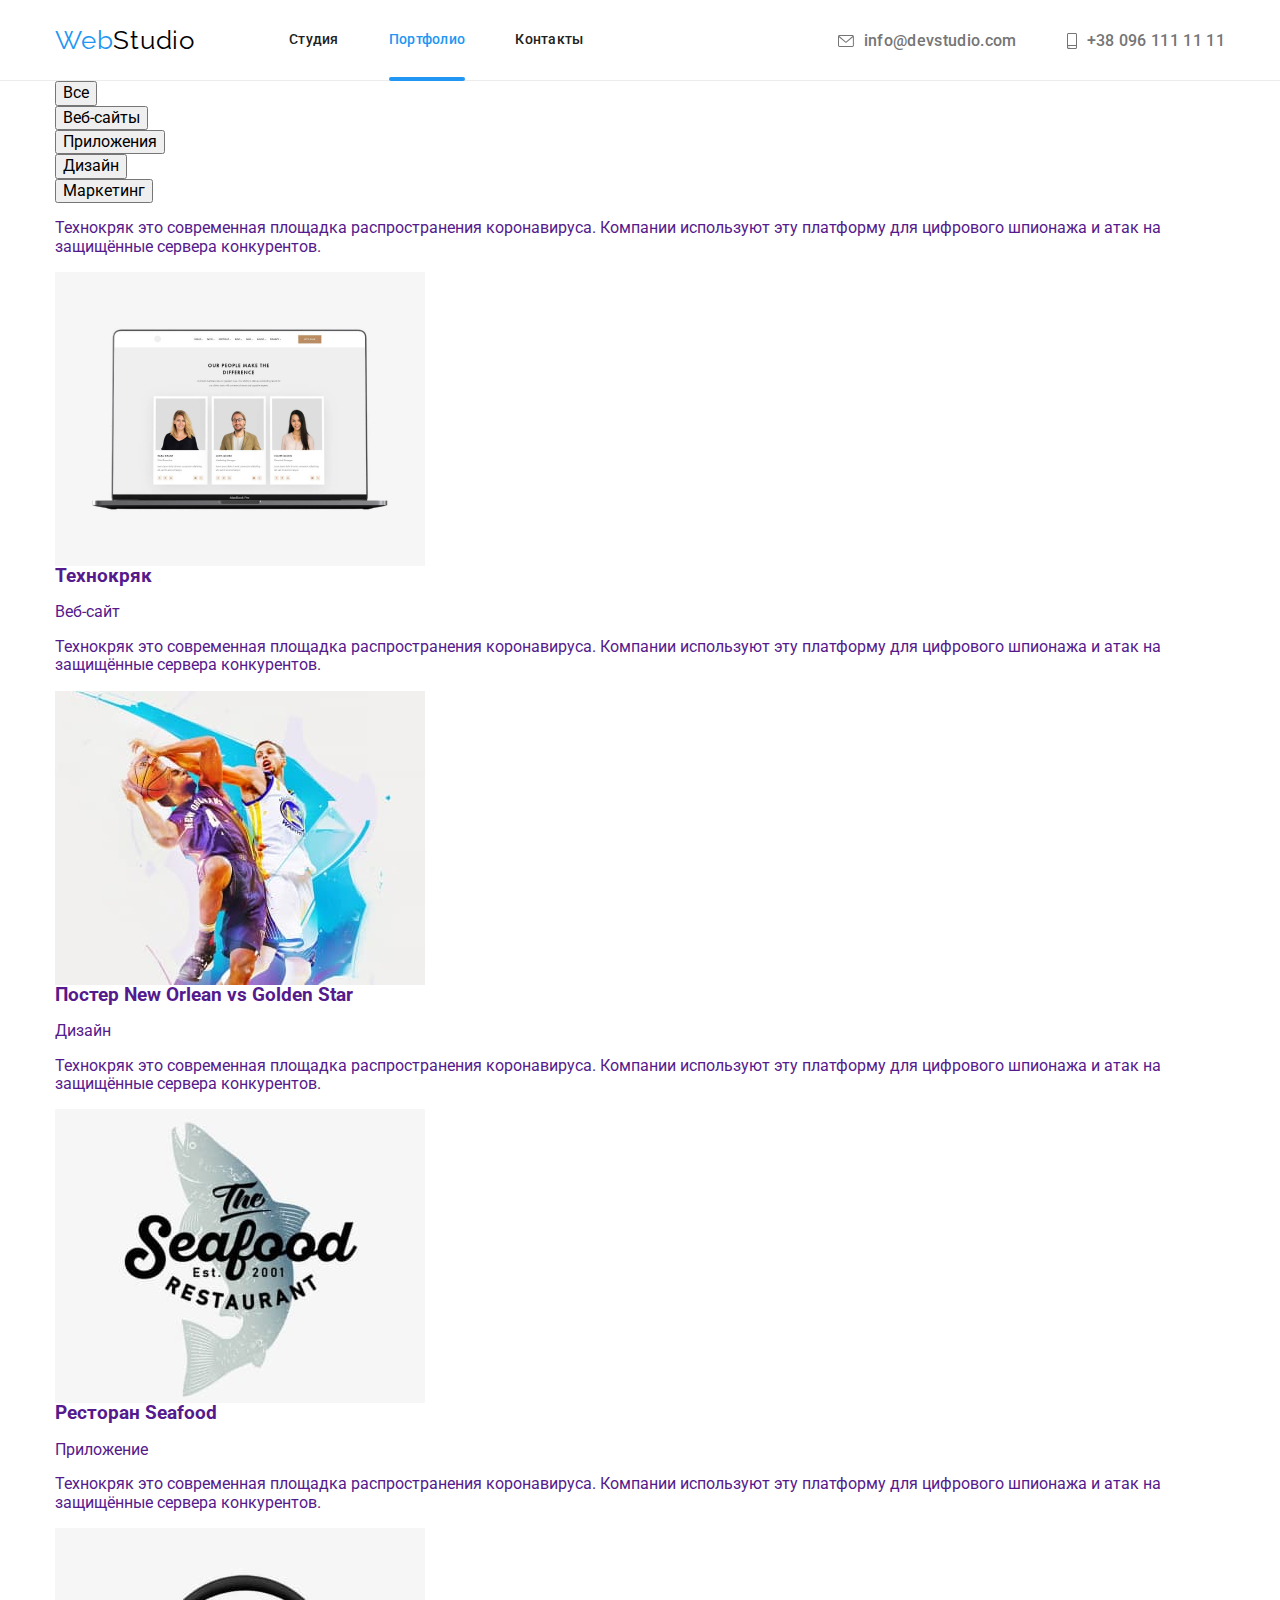
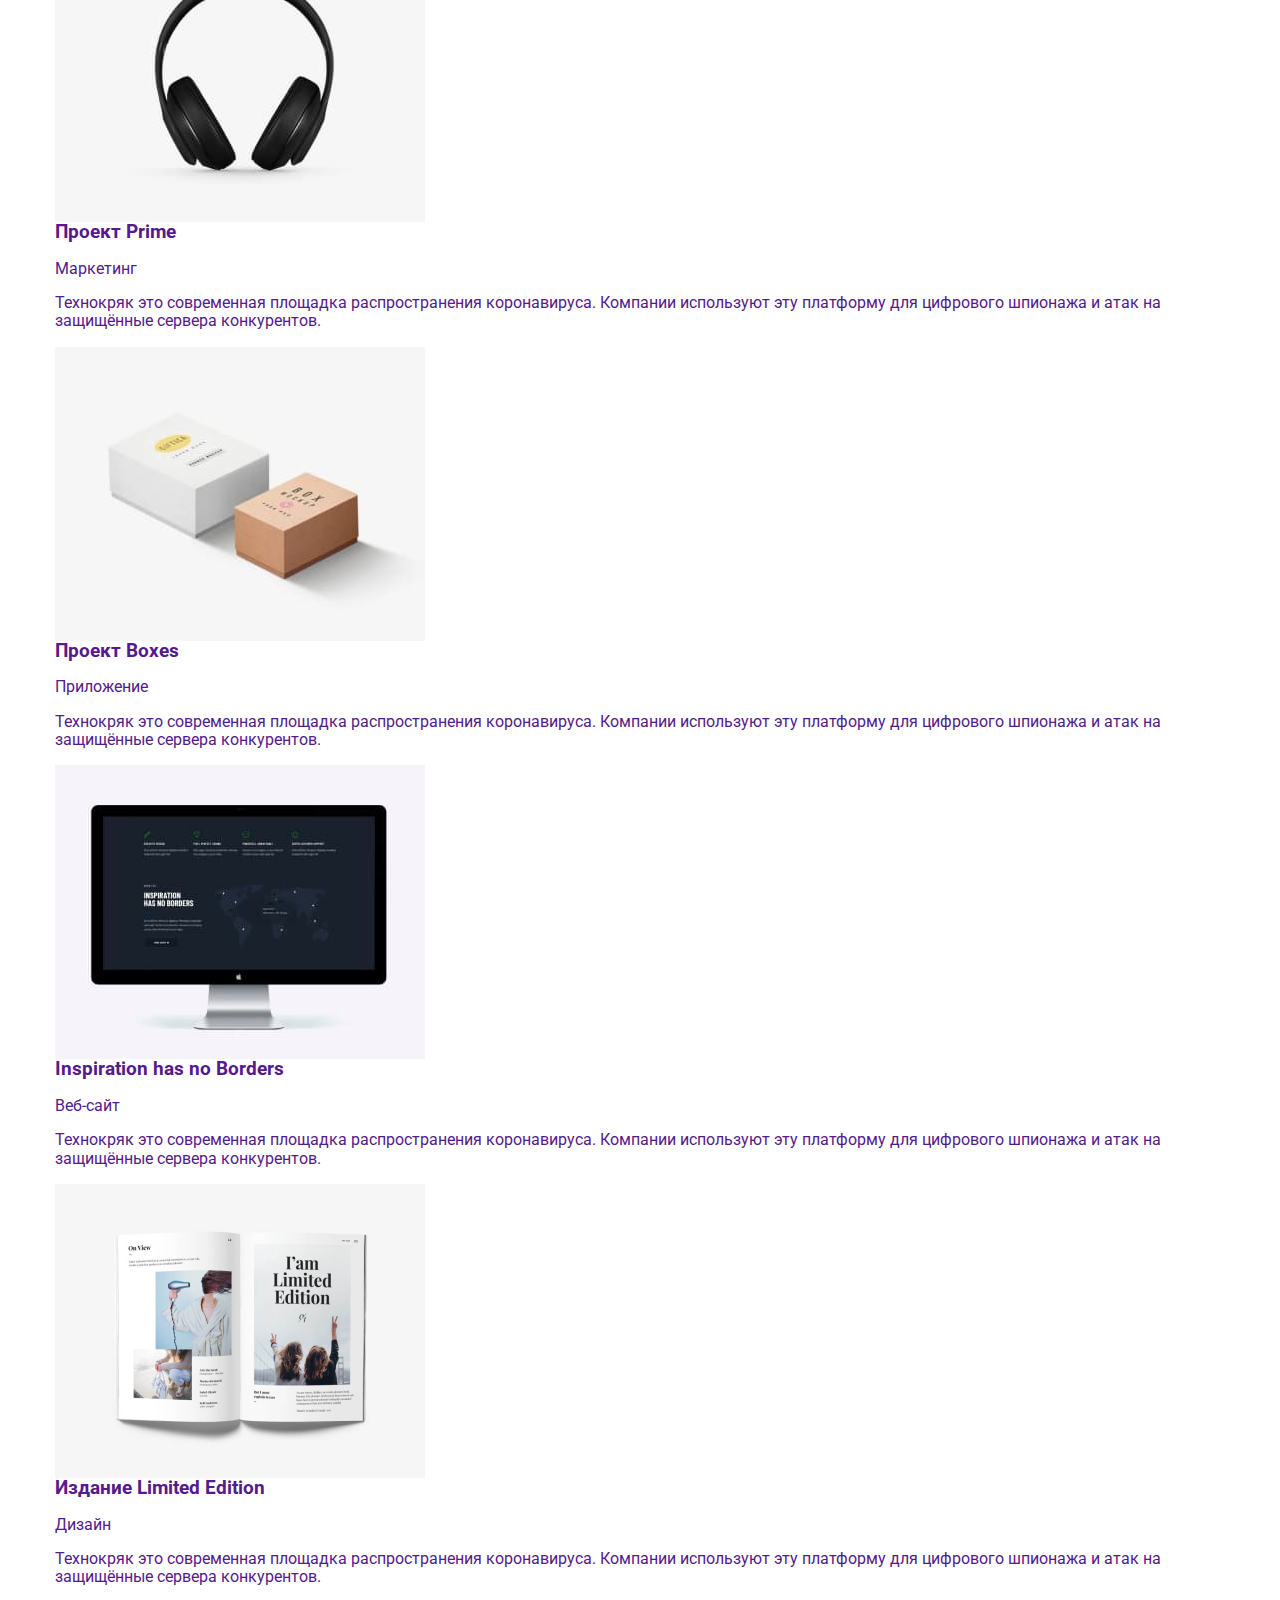
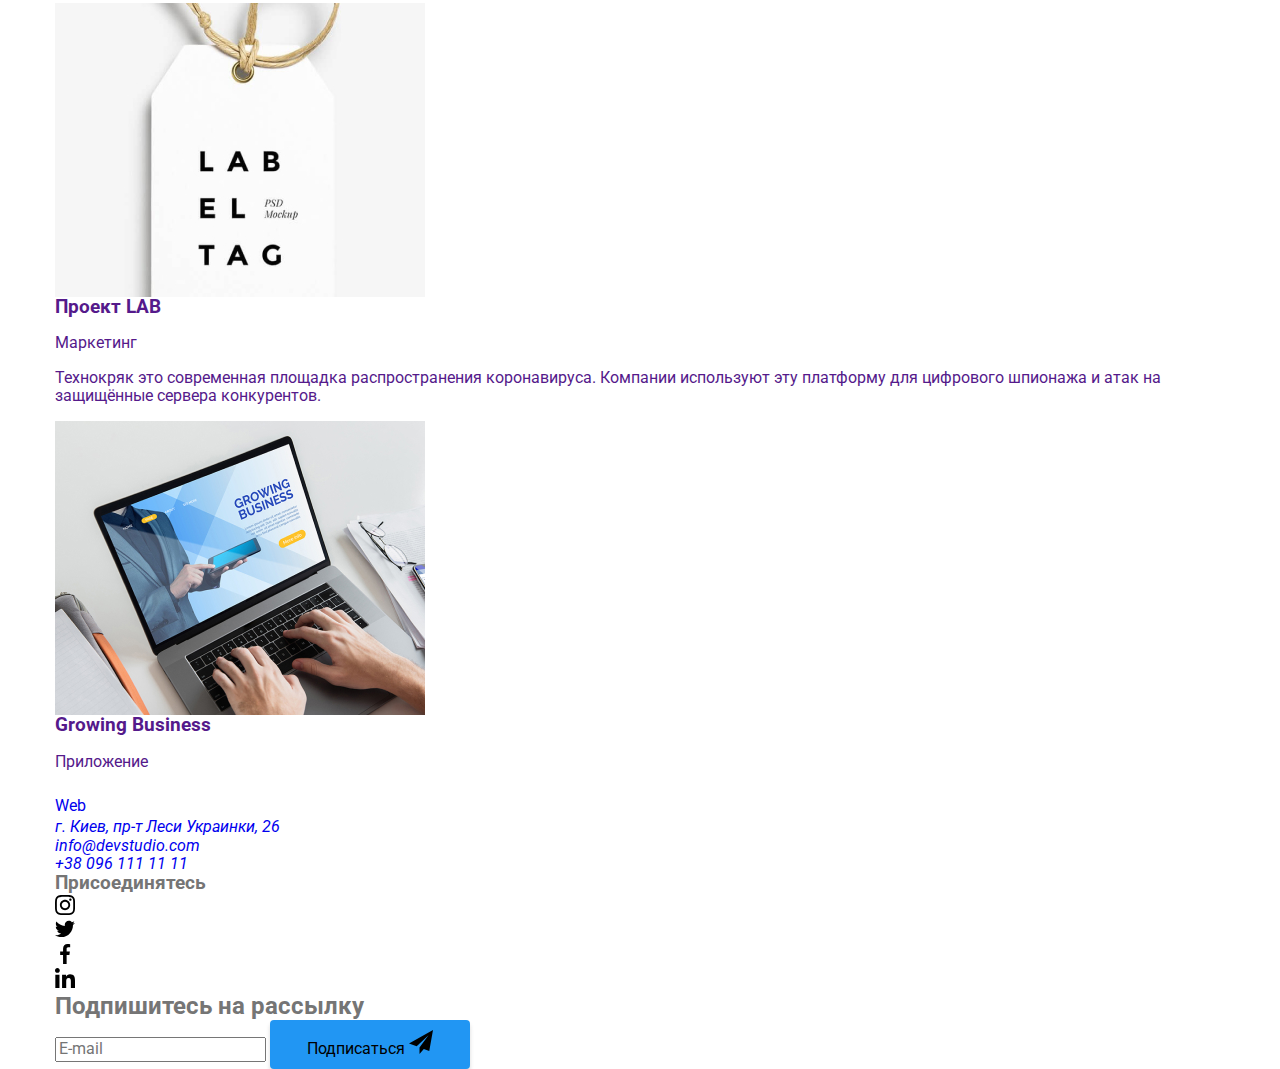
==== commit 31bf27e6: "cсделано всё кроме профиля футера и формы" ====
--- a/portfolio.html
+++ b/portfolio.html
@@ -17,7 +17,7 @@
       rel="stylesheet"
     />
 
-    <link rel="stylesheet" href="./css/styles.css" />
+    <link rel="stylesheet" href="./css/main.min.css" />
   </head>
 
   <body>
@@ -27,9 +27,9 @@
     <h1 class="visually-hidden">--Шапка--</h1>
     <header class="page-header">
       <div class="container navigation">
-        <nav class="nav">
-          <a class="logo" href="./index.html"
-            ><span class="logo__web">Web</span><span class="logo__studio">Studio</span>
+        <nav class="page-header__nav">
+          <a class="logo" href="./index.html">
+            <span class="logo__web">Web</span><span class="logo__studio">Studio</span>
           </a>
           <ul class="menu">
             <li class="menu__item">
@@ -47,17 +47,17 @@
         </nav>
 
         <ul class="auth-nav">
-          <li class="auth-item">
-            <a class="auth-link" href="mailto:info@devstudio.com">
-              <svg class="link-mail-itam" width="16" height="12">
+          <li class="auth-nav__item">
+            <a class="auth-nav__link" href="mailto:info@devstudio.com">
+              <svg class="auth-nav__icon" width="16" height="12">
                 <use href="./images/sprite.svg#icon-envelope"></use>
               </svg>
               info@devstudio.com
             </a>
           </li>
-          <li class="auth-item">
-            <a class="auth-link" href="tel:+380961111111">
-              <svg class="link-mail-itam" width="10" height="16">
+          <li class="auth-nav__item">
+            <a class="auth-nav__link" href="tel:+380961111111">
+              <svg class="auth-nav__icon" width="10" height="16">
                 <use href="./images/sprite.svg#icon-smartphone"></use>
               </svg>
               +38 096 111 11 11
--- a/css/main.min.css
+++ b/css/main.min.css
@@ -0,0 +1,2 @@
+.visually-hidden{position:absolute !important;clip:rect(1px 1px 1px 1px);clip:rect(1px, 1px, 1px, 1px);padding:0 !important;border:0 !important;height:1px !important;width:1px !important;overflow:hidden}html{-webkit-box-sizing:border-box;box-sizing:border-box}body{font-family:'Roboto', sans-serif;background-color:#ffffff;font-style:normal;color:#757575}ul{list-style:none;margin:0;padding:0}a{text-decoration:none;margin:0;padding:0}h1,h2,h3,h4 p{margin:0;padding:0}img{display:block;max-width:100%;height:auto}.section{padding-top:94px;padding-bottom:94px}.container{width:1200px;padding-left:15px;padding-right:15px;margin-left:auto;margin-right:auto}.command__title{font-weight:bold;font-size:36px;line-height:1.17;text-align:center;letter-spacing:0.03em;color:#212121}.page-header{background-color:#ffffff;border-bottom:1px solid #ececec}.navigation{display:-webkit-box;display:-ms-flexbox;display:flex;-webkit-box-align:center;-ms-flex-align:center;align-items:center}.page-header__nav{display:-webkit-box;display:-ms-flexbox;display:flex}.logo{display:-webkit-box;display:-ms-flexbox;display:flex;-webkit-box-align:center;-ms-flex-align:center;align-items:center;margin-right:94px}.logo__web{font-family:Raleway;font-size:26px;line-height:1.19;letter-spacing:0.03em;color:#2196f3}.logo__studio{font-family:Raleway;font-size:26px;line-height:1.19;letter-spacing:0.03em;color:#000000}.menu{display:-webkit-box;display:-ms-flexbox;display:flex}.menu__item:not(:last-child){margin-right:50px}.menu__item{position:relative}.menu__link{display:block;font-weight:500;font-size:14px;line-height:1.14;letter-spacing:0.02em;color:#212121;padding-top:32px;padding-bottom:32px;-webkit-transition:color 250ms cubic-bezier(0.4, 0, 0.2, 1);transition:color 250ms cubic-bezier(0.4, 0, 0.2, 1)}.menu__link:hover,.menu__link:focus{fill:currentColor;color:#2196f3}.menu__link.current{color:#2196f3}.menu__link.current::after{content:'';position:absolute;bottom:0;left:0;width:100%;height:4px;border-radius:4px;background-color:#2196f3;margin-bottom:-1px}.studi-o{font-family:Raleway;font-size:26px;line-height:1.19;letter-spacing:0.03em;color:#ffffff}.auth-nav{display:-webkit-box;display:-ms-flexbox;display:flex;margin-left:auto}.auth-nav__item:not(:last-child){margin-right:50px}.auth-nav__item:hover,.auth-nav__item:focus{fill:currentColor;color:#2196f3}.auth-nav__icon{margin-right:10px}.auth-nav__icon:hover,.auth-nav__icon:focus{fill:currentColor;color:#2196f3}.auth-nav__link{display:-webkit-box;display:-ms-flexbox;display:flex;-webkit-box-align:center;-ms-flex-align:center;align-items:center;padding-top:32px;padding-bottom:30px;color:#757575;font-weight:500;line-height:1.14;letter-spacing:0.02em;text-decoration:none;fill:#757575;-webkit-transition:color 250ms cubic-bezier(0.4, 0, 0.2, 1);transition:color 250ms cubic-bezier(0.4, 0, 0.2, 1)}.auth-nav__link:hover,.auth-nav__link:focus{fill:currentColor;color:#2196f3}.slogan{background-color:#000000;display:block;text-align:center;padding-top:200px;padding-bottom:200px;-webkit-filter:drop-shadow(0px 4px 4px rgba(0,0,0,0.25));filter:drop-shadow(0px 4px 4px rgba(0,0,0,0.25))}.overlay{max-width:1600px;min-height:600px;margin-left:auto;margin-right:auto;background-position:center;background-repeat:no-repeat;background-image:-webkit-gradient(linear, left top, right top, from(rgba(47,48,58,0.4)), to(rgba(47,48,58,0.4))),url("../images/boxs/hero.jpg");background-image:linear-gradient(to right, rgba(47,48,58,0.4), rgba(47,48,58,0.4)),url("../images/boxs/hero.jpg")}.slogan__text{max-width:696px;margin-left:auto;margin-right:auto;margin-bottom:30px;font-weight:900;font-size:44px;line-height:1.36;text-align:center;letter-spacing:0.06em;text-transform:uppercase;color:#ffffff;-webkit-animation-name:fadeInDown;animation-name:fadeInDown;-webkit-animation-duration:3s;animation-duration:3s;-webkit-animation-delay:2000ms;animation-delay:2000ms;-webkit-transition-timing-function:linear;transition-timing-function:linear;-webkit-animation-iteration-count:infinite;animation-iteration-count:infinite;-webkit-animation-direction:alternate;animation-direction:alternate}.animate__fadeInDown:hover{-webkit-animation-play-state:paused;animation-play-state:paused}.btn-slogan{display:inline-block;border-radius:4px;min-width:200px;padding:10px 32px;font-family:inherit;border:none;cursor:pointer;background-color:#2196f3;-webkit-box-shadow:0px 4px 4px rgba(0,0,0,0.15);box-shadow:0px 4px 4px rgba(0,0,0,0.15);opacity:1;-webkit-transition:background-color 250ms cubic-bezier(0.4, 0, 0.2, 1),color 250ms cubic-bezier(0.4, 0, 0.2, 1);transition:background-color 250ms cubic-bezier(0.4, 0, 0.2, 1),color 250ms cubic-bezier(0.4, 0, 0.2, 1)}.btn-slogan:focus,.btn-slogan:hover{outline:none;border:none;background-color:#188ce8;opacity:1;-webkit-transition:background-color 250ms cubic-bezier(0.4, 0, 0.2, 1),color 250ms cubic-bezier(0.4, 0, 0.2, 1);transition:background-color 250ms cubic-bezier(0.4, 0, 0.2, 1),color 250ms cubic-bezier(0.4, 0, 0.2, 1)}.btn-slogan__text{font-weight:bold;font-size:16px;line-height:1.87;letter-spacing:0.06em;color:#ffffff}.features-list{display:-webkit-box;display:-ms-flexbox;display:flex;-ms-flex-wrap:wrap;flex-wrap:wrap;margin-left:-30px}.features-list__item{-ms-flex-preferred-size:calc((100% - 30px * 4) / 4);flex-basis:calc((100% - 30px * 4) / 4);margin-left:30px}.features-list__icon{height:120px;display:-webkit-box;display:-ms-flexbox;display:flex;-webkit-box-align:center;-ms-flex-align:center;align-items:center;-webkit-box-pack:center;-ms-flex-pack:center;justify-content:center;margin-bottom:30px}.features-list__name{margin-bottom:10px;list-style:none;font-size:14px;line-height:1.14;letter-spacing:0.03em;text-transform:uppercase;color:#212121}.features-list__text{font-weight:normal;font-size:14px;line-height:1.71;letter-spacing:0.03em;color:#757575}.working{padding-top:0}.working__title{margin-bottom:50px;font-weight:bold;font-size:36px;line-height:1.16;text-align:center;letter-spacing:0.03em;color:#212121}.working-product{display:-webkit-box;display:-ms-flexbox;display:flex;-ms-flex-wrap:wrap;flex-wrap:wrap;margin-left:-30px}.working-product__foto{position:relative;margin-left:30px;-ms-flex-preferred-size:calc((100% - 30px * 3) / 3);flex-basis:calc((100% - 30px * 3) / 3)}.working-product__foto:nth-child(1){-webkit-animation-duration:3000ms;animation-duration:3000ms;-webkit-animation-timing-function:cubic-bezier(0.17, 0.67, 0.87, 0.27);animation-timing-function:cubic-bezier(0.17, 0.67, 0.87, 0.27);-webkit-animation-delay:4000ms;animation-delay:4000ms;-webkit-animation-iteration-count:3;animation-iteration-count:3;-webkit-animation-direction:alternate;animation-direction:alternate}.working-product__foto:nth-child(2){-webkit-animation-duration:3000ms;animation-duration:3000ms;-webkit-animation-timing-function:linear;animation-timing-function:linear;-webkit-animation-delay:4000ms;animation-delay:4000ms;-webkit-animation-iteration-count:3;animation-iteration-count:3;-webkit-animation-direction:alternate;animation-direction:alternate}.working-product__foto:nth-child(3){-webkit-animation-duration:3000ms;animation-duration:3000ms;-webkit-animation-timing-function:cubic-bezier(0.17, 0.67, 0.87, 0.27);animation-timing-function:cubic-bezier(0.17, 0.67, 0.87, 0.27);-webkit-animation-delay:4000ms;animation-delay:4000ms;-webkit-animation-iteration-count:3;animation-iteration-count:3;-webkit-animation-direction:alternate;animation-direction:alternate}.working-product__text{position:absolute;left:0;bottom:0;margin:0;display:-webkit-box;display:-ms-flexbox;display:flex;-webkit-box-pack:center;-ms-flex-pack:center;justify-content:center;text-align:center;-webkit-box-align:center;-ms-flex-align:center;align-items:center;color:#ffffff;width:100%;height:70px;background-color:rgba(47,48,58,0.8);font-weight:bold;font-size:14px;line-height:1.14;letter-spacing:0.03em;text-transform:uppercase}.section-command{background-color:#f5f4fa;text-align:center}.command-set{margin-top:50px;display:-webkit-box;display:-ms-flexbox;display:flex;-ms-flex-wrap:wrap;flex-wrap:wrap;margin-left:-30px}.command-set__item{margin-left:30px;-ms-flex-preferred-size:calc((100% - 30px * 4) / 4);flex-basis:calc((100% - 30px * 4) / 4);background-color:#ffffff;-webkit-box-shadow:0px 1px 3px rgba(0,0,0,0.12),0px 1px 1px rgba(0,0,0,0.14),0px 2px 1px rgba(0,0,0,0.2);box-shadow:0px 1px 3px rgba(0,0,0,0.12),0px 1px 1px rgba(0,0,0,0.14),0px 2px 1px rgba(0,0,0,0.2);border-radius:0px 0px 4px 4px}.command-set__img{-webkit-animation-duration:3000ms;animation-duration:3000ms;-webkit-animation-timing-function:linear;animation-timing-function:linear;-webkit-animation-delay:13000ms;animation-delay:13000ms;-webkit-animation-iteration-count:3;animation-iteration-count:3;-webkit-animation-direction:alternate;animation-direction:alternate}.card{text-align:center}.card__caption{margin-top:30px;margin-bottom:10px;cursor:pointer;font-style:normal;font-weight:500;font-size:16px;line-height:1.18;letter-spacing:0.03em;color:#212121}.card__desc{font-size:16px;line-height:1.18;letter-spacing:0.03em;color:#757575;margin-bottom:16px}.social{display:-webkit-inline-box;display:-ms-inline-flexbox;display:inline-flex;-webkit-box-pack:center;-ms-flex-pack:center;justify-content:center;-webkit-box-align:center;-ms-flex-align:center;align-items:center;margin-left:-10px}.social__link{display:-webkit-box;display:-ms-flexbox;display:flex;-webkit-box-pack:center;-ms-flex-pack:center;justify-content:center;-webkit-box-align:center;-ms-flex-align:center;align-items:center;width:44px;height:44px;border:none;fill:#afb1b8;background-color:transparent;-webkit-transition:border-radius 250ms cubic-bezier(0.4, 0, 0.2, 1),background-color 250ms cubic-bezier(0.4, 0, 0.2, 1),color 250ms cubic-bezier(0.4, 0, 0.2, 1);transition:border-radius 250ms cubic-bezier(0.4, 0, 0.2, 1),background-color 250ms cubic-bezier(0.4, 0, 0.2, 1),color 250ms cubic-bezier(0.4, 0, 0.2, 1)}.social__link:hover,.social__link:focus,.social__link:hover,.social__link:focus{border-radius:50%;background-color:#2196f3;fill:#ffffff}.social__list{width:44px;height:44px;margin-left:10px;-ms-flex-preferred-size:calc((100% - 40px) / 4);flex-basis:calc((100% - 40px) / 4);background-color:#ffffff;margin-bottom:30px}.clients-title{font-weight:bold;font-size:36px;line-height:1.17;text-align:center;letter-spacing:0.03em;color:#212121;margin-bottom:50px}.clients-cards{display:-webkit-inline-box;display:-ms-inline-flexbox;display:inline-flex;margin-top:-30px;margin-left:-30px;list-style:none}.clients-cards__social{margin-top:30px;margin-left:30px;-ms-flex-preferred-size:calc((100% - 180px) / 6);flex-basis:calc((100% - 180px) / 6);width:170px;height:90px}.clients-cards__logo{display:-webkit-inline-box;display:-ms-inline-flexbox;display:inline-flex;-webkit-box-pack:center;-ms-flex-pack:center;justify-content:center;-webkit-box-align:center;-ms-flex-align:center;align-items:center;width:100%;height:100%;border:1px solid #afb1b8;border-radius:4px;color:#afb1b8;-webkit-transform:scale(1);transform:scale(1);-webkit-transition:background-color 250ms cubic-bezier(0.4, 0, 0.2, 1),color 250ms cubic-bezier(0.4, 0, 0.2, 1),-webkit-transform 250ms cubic-bezier(0.4, 0, 0.2, 1);transition:background-color 250ms cubic-bezier(0.4, 0, 0.2, 1),color 250ms cubic-bezier(0.4, 0, 0.2, 1),-webkit-transform 250ms cubic-bezier(0.4, 0, 0.2, 1);transition:background-color 250ms cubic-bezier(0.4, 0, 0.2, 1),color 250ms cubic-bezier(0.4, 0, 0.2, 1),transform 250ms cubic-bezier(0.4, 0, 0.2, 1);transition:background-color 250ms cubic-bezier(0.4, 0, 0.2, 1),color 250ms cubic-bezier(0.4, 0, 0.2, 1),transform 250ms cubic-bezier(0.4, 0, 0.2, 1),-webkit-transform 250ms cubic-bezier(0.4, 0, 0.2, 1)}.clients-cards__logo:hover,.clients-cards__logo:focus,.clients-cards__logo:hover,.clients-cards__logo:focus{color:#188ce8;border:1px solid #188ce8;-webkit-transform:scale(1.1);transform:scale(1.1)}.clients-cards__logsocial{fill:currentColor;background-color:#ffffff}
+/*# sourceMappingURL=main.min.css.map */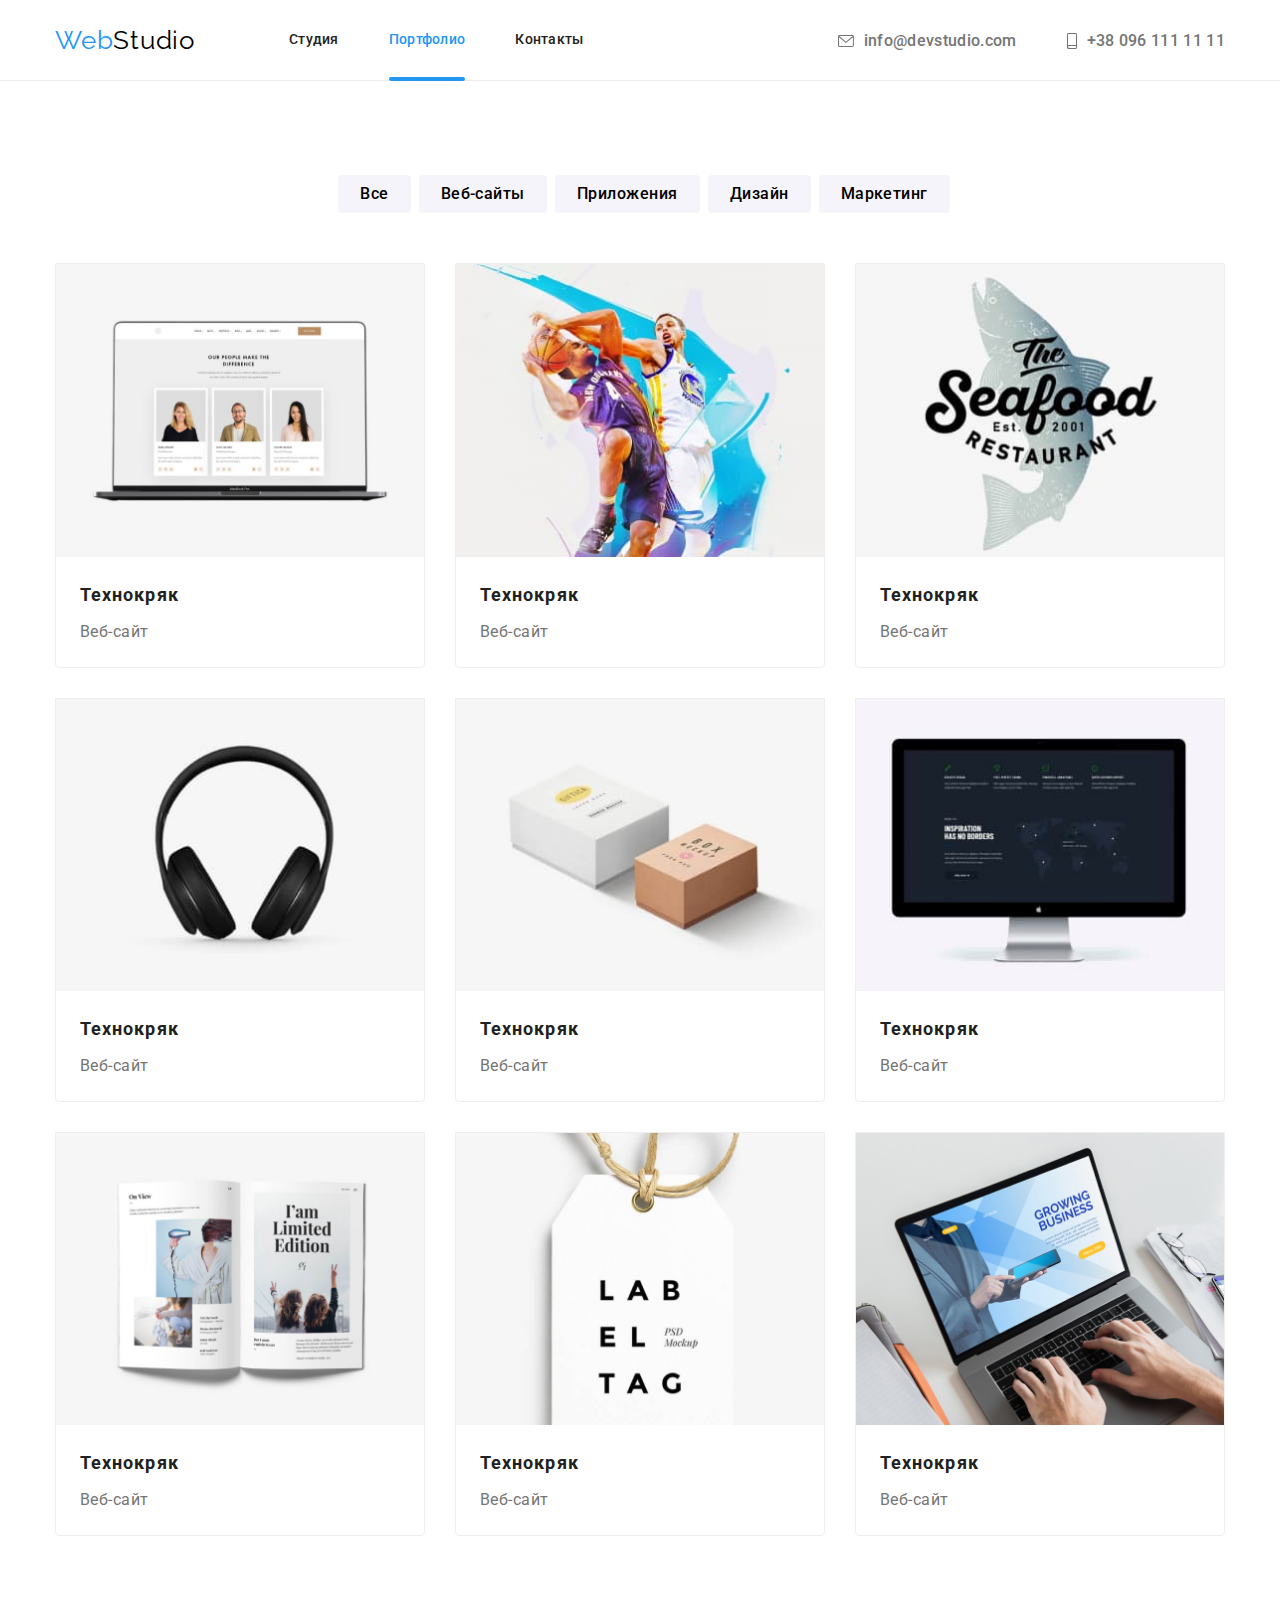
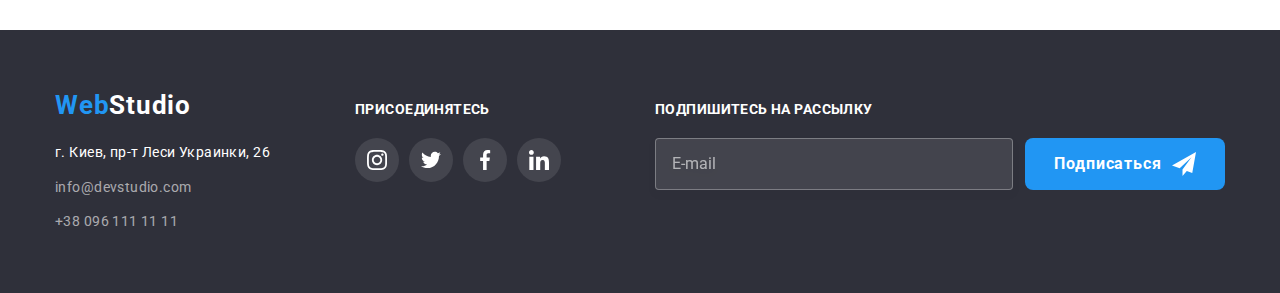
==== commit 95cb1602: "готово ДЗ 7" ====
--- a/portfolio.html
+++ b/portfolio.html
@@ -6,16 +6,10 @@
     <meta name="viewport" content="width=device-width, initial-scale=1.0" />
     <title>Portfolio</title>
 
-    <link
-      rel="stylesheet"
-      href="https://cdnjs.cloudflare.com/ajax/libs/modern-normalize/1.0.0/modern-normalize.min.css"
-    />
+    <link rel="stylesheet" href="https://cdnjs.cloudflare.com/ajax/libs/modern-normalize/1.0.0/modern-normalize.min.css" />
     <link rel="preconnect" href="https://fonts.gstatic.com" />
 
-    <link
-      href="https://fonts.googleapis.com/css2?family=Raleway:wght@700&family=Roboto:wght@400;500;700;900&display=swap"
-      rel="stylesheet"
-    />
+    <link href="https://fonts.googleapis.com/css2?family=Raleway:wght@700&family=Roboto:wght@400;500;700;900&display=swap" rel="stylesheet" />
 
     <link rel="stylesheet" href="./css/main.min.css" />
   </head>
@@ -28,9 +22,7 @@
     <header class="page-header">
       <div class="container navigation">
         <nav class="page-header__nav">
-          <a class="logo" href="./index.html">
-            <span class="logo__web">Web</span><span class="logo__studio">Studio</span>
-          </a>
+          <a class="logo" href="./index.html"> <span class="logo__web">Web</span><span class="logo__studio">Studio</span> </a>
           <ul class="menu">
             <li class="menu__item">
               <a class="menu__link" href="./index.html">Студия</a>
@@ -76,188 +68,185 @@
           <!-- Кнопки -->
           <ul class="buttons">
             <li>
-              <button class="button" type="button"><span class="button-link">Все</span></button>
+              <button class="button" type="button"><span class="button-text">Все</span></button>
             </li>
 
             <li>
-              <button class="button" type="button"><span class="button-link">Веб-сайты</span></button>
+              <button class="button" type="button"><span class="button-text">Веб-сайты</span></button>
             </li>
 
             <li>
-              <button class="button" type="button"><span class="button-link">Приложения</span></button>
+              <button class="button" type="button"><span class="button-text">Приложения</span></button>
             </li>
 
             <li>
-              <button class="button" type="button"><span class="button-link">Дизайн</span></button>
+              <button class="button" type="button"><span class="button-text">Дизайн</span></button>
             </li>
 
             <li>
-              <button class="button" type="button"><span class="button-link">Маркетинг</span></button>
+              <button class="button" type="button"><span class="button-text">Маркетинг</span></button>
             </li>
           </ul>
           <!-- СПИСОК -->
           <ul class="card-set">
-            <li class="card-set-item">
-              <a class="card-set-link" href="">
-                <div class="card-set-thumb">
-                  <div class="thumb-overlay">
-                    <p class="thumb-text">
-                      Технокряк это современная площадка распространения коронавируса. Компании используют эту платформу
-                      для цифрового шпионажа и атак на защищённые сервера конкурентов.
-                    </p>
-                  </div>
-                  <img class="item-img" src="./images/portfolio/img-1.jpg" width="370" alt="Веб-сайт" />
-                </div>
-
-                <div class="card-div">
-                  <h3 class="contents-name">Технокряк</h3>
-                  <p class="contents-merch">Веб-сайт</p>
-                </div>
-              </a>
-            </li>
-
-            <li class="card-set-item">
-              <a class="card-set-link" href="">
-                <div class="card-set-thumb">
-                  <div class="thumb-overlay">
-                    <p class="thumb-text">
-                      Технокряк это современная площадка распространения коронавируса. Компании используют эту платформу
-                      для цифрового шпионажа и атак на защищённые сервера конкурентов.
-                    </p>
-                  </div>
-                  <img class="item-img" src="./images/portfolio/img-2.jpg" width="370" alt="Дизайн" />
-                </div>
-                <div class="card-div">
-                  <h3 class="contents-name">Постер New Orlean vs Golden Star</h3>
-                  <p class="contents-merch">Дизайн</p>
-                </div>
-              </a>
-            </li>
-
-            <li class="card-set-item">
-              <a class="card-set-link" href="">
-                <div class="card-set-thumb">
-                  <div class="thumb-overlay">
-                    <p class="thumb-text">
-                      Технокряк это современная площадка распространения коронавируса. Компании используют эту платформу
-                      для цифрового шпионажа и атак на защищённые сервера конкурентов.
-                    </p>
-                  </div>
-                  <img class="item-img" src="./images/portfolio/img-3.jpg" width="370" alt="Приложение" />
-                </div>
-                <div class="card-div">
-                  <h3 class="contents-name">Ресторан Seafood</h3>
-                  <p class="contents-merch">Приложение</p>
-                </div>
-              </a>
-            </li>
-
-            <li class="card-set-item">
-              <a class="card-set-link" href="">
-                <div class="card-set-thumb">
-                  <div class="thumb-overlay">
-                    <p class="thumb-text">
-                      Технокряк это современная площадка распространения коронавируса. Компании используют эту платформу
-                      для цифрового шпионажа и атак на защищённые сервера конкурентов.
-                    </p>
-                  </div>
-                  <img class="item-img" src="./images/portfolio/img-4.jpg" width="370" alt="Маркетинг" />
-                </div>
-                <div class="card-div">
-                  <h3 class="contents-name">Проект Prime</h3>
-                  <p class="contents-merch">Маркетинг</p>
-                </div>
-              </a>
-            </li>
-
-            <li class="card-set-item">
-              <a class="card-set-link" href="">
-                <div class="card-set-thumb">
-                  <div class="thumb-overlay">
-                    <p class="thumb-text">
-                      Технокряк это современная площадка распространения коронавируса. Компании используют эту платформу
-                      для цифрового шпионажа и атак на защищённые сервера конкурентов.
-                    </p>
-                  </div>
-                  <img class="item-img" src="./images/portfolio/img-5.jpg" width="370" alt="Приложение Boxes" />
-                </div>
-                <div class="card-div">
-                  <h3 class="contents-name">Проект Boxes</h3>
-                  <p class="contents-merch">Приложение</p>
-                </div>
-              </a>
-            </li>
-
-            <li class="card-set-item">
-              <a class="card-set-link" href="">
-                <div class="card-set-thumb">
-                  <div class="thumb-overlay">
-                    <p class="thumb-text">
-                      Технокряк это современная площадка распространения коронавируса. Компании используют эту платформу
-                      для цифрового шпионажа и атак на защищённые сервера конкурентов.
-                    </p>
-                  </div>
-                  <img class="item-img" src="./images/portfolio/img-6.jpg" width="370" alt="Веб-сайт" />
-                </div>
-                <div class="card-div">
-                  <h3 class="contents-name">Inspiration has no Borders</h3>
-                  <p class="contents-merch">Веб-сайт</p>
-                </div>
-              </a>
-            </li>
-
-            <li class="card-set-item">
-              <a class="card-set-link" href="">
-                <div class="card-set-thumb">
-                  <div class="thumb-overlay">
-                    <p class="thumb-text">
-                      Технокряк это современная площадка распространения коронавируса. Компании используют эту платформу
-                      для цифрового шпионажа и атак на защищённые сервера конкурентов.
-                    </p>
-                  </div>
-                  <img class="item-img" src="./images/portfolio/img-7.jpg" width="370" alt="Дизайн" />
-                </div>
-                <div class="card-div">
-                  <h3 class="contents-name">Издание Limited Edition</h3>
-                  <p class="contents-merch">Дизайн</p>
-                </div>
-              </a>
-            </li>
-
-            <li class="card-set-item">
-              <a class="card-set-link" href="">
-                <div class="card-set-thumb">
-                  <div class="thumb-overlay">
-                    <p class="thumb-text">
-                      Технокряк это современная площадка распространения коронавируса. Компании используют эту платформу
-                      для цифрового шпионажа и атак на защищённые сервера конкурентов.
-                    </p>
-                  </div>
-                  <img class="item-img" src="./images/portfolio/img-8.jpg" width="370" alt="Маркетинг" />
-                </div>
-
-                <div class="card-div">
-                  <h3 class="contents-name animate__bounce">Проект LAB</h3>
-                  <p class="contents-merch">Маркетинг</p>
-                </div>
-              </a>
-            </li>
-
-            <li class="card-set-item">
-              <a class="card-set-link" href="">
-                <div class="card-set-thumb">
-                  <div class="thumb-overlay">
-                    <p class="thumb-text">
-                      Технокряк это современная площадка распространения коронавируса. Компании используют эту платформу
-                      для цифрового шпионажа и атак на защищённые сервера конкурентов.
-                    </p>
-                  </div>
-                  <img class="item-img" src="./images/portfolio/img-9.jpg" width="370" alt="Приложение Business" />
-                </div>
-
-                <div class="card-div">
-                  <h3 class="contents-name">Growing Business</h3>
-                  <p class="contents-merch">Приложение</p>
+            <li class="card-set__item">
+              <a class="card-set__link" href="">
+                <div class="thumb">
+                  <div class="thumb__overlay">
+                    <p class="thumb__text">
+                      Технокряк это современная площадка распространения коронавируса. Компании используют эту платформу для цифрового шпионажа и атак на защищённые сервера конкурентов.
+                    </p>
+                  </div>
+                  <img class="card-set__img" src="./images/portfolio/img-1.jpg" width="370" alt="Веб-сайт" />
+                </div>
+
+                <div class="set">
+                  <h3 class="set__text">Технокряк</h3>
+                  <p class="set__merch">Веб-сайт</p>
+                </div>
+              </a>
+            </li>
+
+            <li class="card-set__item">
+              <a class="card-set__link" href="">
+                <div class="thumb">
+                  <div class="thumb__overlay">
+                    <p class="thumb__text">
+                      Технокряк это современная площадка распространения коронавируса. Компании используют эту платформу для цифрового шпионажа и атак на защищённые сервера конкурентов.
+                    </p>
+                  </div>
+                  <img class="card-set__img" src="./images/portfolio/img-2.jpg" width="370" alt="Веб-сайт" />
+                </div>
+
+                <div class="set">
+                  <h3 class="set__text">Технокряк</h3>
+                  <p class="set__merch">Веб-сайт</p>
+                </div>
+              </a>
+            </li>
+
+            <li class="card-set__item">
+              <a class="card-set__link" href="">
+                <div class="thumb">
+                  <div class="thumb__overlay">
+                    <p class="thumb__text">
+                      Технокряк это современная площадка распространения коронавируса. Компании используют эту платформу для цифрового шпионажа и атак на защищённые сервера конкурентов.
+                    </p>
+                  </div>
+                  <img class="card-set__img" src="./images/portfolio/img-3.jpg" width="370" alt="Веб-сайт" />
+                </div>
+
+                <div class="set">
+                  <h3 class="set__text">Технокряк</h3>
+                  <p class="set__merch">Веб-сайт</p>
+                </div>
+              </a>
+            </li>
+
+            <li class="card-set__item">
+              <a class="card-set__link" href="">
+                <div class="thumb">
+                  <div class="thumb__overlay">
+                    <p class="thumb__text">
+                      Технокряк это современная площадка распространения коронавируса. Компании используют эту платформу для цифрового шпионажа и атак на защищённые сервера конкурентов.
+                    </p>
+                  </div>
+                  <img class="card-set__img" src="./images/portfolio/img-4.jpg" width="370" alt="Веб-сайт" />
+                </div>
+
+                <div class="set">
+                  <h3 class="set__text">Технокряк</h3>
+                  <p class="set__merch">Веб-сайт</p>
+                </div>
+              </a>
+            </li>
+
+            <li class="card-set__item">
+              <a class="card-set__link" href="">
+                <div class="thumb">
+                  <div class="thumb__overlay">
+                    <p class="thumb__text">
+                      Технокряк это современная площадка распространения коронавируса. Компании используют эту платформу для цифрового шпионажа и атак на защищённые сервера конкурентов.
+                    </p>
+                  </div>
+                  <img class="card-set__img" src="./images/portfolio/img-5.jpg" width="370" alt="Веб-сайт" />
+                </div>
+
+                <div class="set">
+                  <h3 class="set__text">Технокряк</h3>
+                  <p class="set__merch">Веб-сайт</p>
+                </div>
+              </a>
+            </li>
+
+            <li class="card-set__item">
+              <a class="card-set__link" href="">
+                <div class="thumb">
+                  <div class="thumb__overlay">
+                    <p class="thumb__text">
+                      Технокряк это современная площадка распространения коронавируса. Компании используют эту платформу для цифрового шпионажа и атак на защищённые сервера конкурентов.
+                    </p>
+                  </div>
+                  <img class="card-set__img" src="./images/portfolio/img-6.jpg" width="370" alt="Веб-сайт" />
+                </div>
+
+                <div class="set">
+                  <h3 class="set__text">Технокряк</h3>
+                  <p class="set__merch">Веб-сайт</p>
+                </div>
+              </a>
+            </li>
+
+            <li class="card-set__item">
+              <a class="card-set__link" href="">
+                <div class="thumb">
+                  <div class="thumb__overlay">
+                    <p class="thumb__text">
+                      Технокряк это современная площадка распространения коронавируса. Компании используют эту платформу для цифрового шпионажа и атак на защищённые сервера конкурентов.
+                    </p>
+                  </div>
+                  <img class="card-set__img" src="./images/portfolio/img-7.jpg" width="370" alt="Веб-сайт" />
+                </div>
+
+                <div class="set">
+                  <h3 class="set__text">Технокряк</h3>
+                  <p class="set__merch">Веб-сайт</p>
+                </div>
+              </a>
+            </li>
+
+            <li class="card-set__item">
+              <a class="card-set__link" href="">
+                <div class="thumb">
+                  <div class="thumb__overlay">
+                    <p class="thumb__text">
+                      Технокряк это современная площадка распространения коронавируса. Компании используют эту платформу для цифрового шпионажа и атак на защищённые сервера конкурентов.
+                    </p>
+                  </div>
+                  <img class="card-set__img" src="./images/portfolio/img-8.jpg" width="370" alt="Веб-сайт" />
+                </div>
+
+                <div class="set">
+                  <h3 class="set__text">Технокряк</h3>
+                  <p class="set__merch">Веб-сайт</p>
+                </div>
+              </a>
+            </li>
+
+            <li class="card-set__item">
+              <a class="card-set__link" href="">
+                <div class="thumb">
+                  <div class="thumb__overlay">
+                    <p class="thumb__text">
+                      Технокряк это современная площадка распространения коронавируса. Компании используют эту платформу для цифрового шпионажа и атак на защищённые сервера конкурентов.
+                    </p>
+                  </div>
+                  <img class="card-set__img" src="./images/portfolio/img-9.jpg" width="370" alt="Веб-сайт" />
+                </div>
+
+                <div class="set">
+                  <h3 class="set__text">Технокряк</h3>
+                  <p class="set__merch">Веб-сайт</p>
                 </div>
               </a>
             </li>
@@ -266,60 +255,53 @@
       </section>
     </main>
     <footer class="footer">
-      <div class="container footer-web">
-        <div class="footer-webstudio">
-          <a class="webstudi-o" href="./index.html"><span class="web">Web</span><span class="studi-o">Studio</span> </a>
-          <address class="footer-adress">
-            <a
-              class="adress-text"
-              href="https://goo.gl/maps/3bDAXwTy5A2F5pWt9"
-              target="_blank"
-              rel="noopener noreferrer"
-            >
-              г. Киев, пр-т Леси Украинки, 26
-            </a>
-            <ul class="footer-list">
-              <li>
-                <a class="footer-mail" href="mailto:info@devstudio.com">info@devstudio.com</a>
+      <div class="container footer-container">
+        <div class="footer-container__list">
+          <a class="footer-container__link" href="./index.html"> <span class="footer-container__link--accent">Web</span><span class="footer-container__link--secondary">Studio</span> </a>
+          <address class="adress">
+            <a class="adress__link" href="https://goo.gl/maps/3bDAXwTy5A2F5pWt9" target="_blank" rel="noopener noreferrer"> г. Киев, пр-т Леси Украинки, 26 </a>
+            <ul class="footer-contacts">
+              <li class="footer-contacts__list">
+                <a class="footer-contacts__link" href="mailto:info@devstudio.com" alt="Почта"> info@devstudio.com </a>
               </li>
 
-              <li>
-                <a class="footer-tel" href="tel:+380961111111">+38 096 111 11 11</a>
+              <li class="footer-contacts__list">
+                <a class="footer-contacts__link" href="tel:+380961111111" alt="номер телефона">+38 096 111 11 11</a>
               </li>
             </ul>
           </address>
         </div>
 
-        <div class="footer-webstudio">
+        <div class="footer-container__list">
           <h3 class="footer-title">Присоединятесь</h3>
-          <ul class="footer-cards">
-            <li class="footer-social">
-              <a class="footer-social-link" href="">
-                <svg class="footer-logsocial" width="20px" height="20px">
+          <ul class="footer-social">
+            <li class="footer-social__list">
+              <a class="footer-social__link" href="">
+                <svg class="footer-social__logo" width="20px" height="20px">
                   <use href="./images/sprite.svg#icon-instagram"></use>
                 </svg>
               </a>
             </li>
 
-            <li class="footer-social">
-              <a class="footer-social-link" href="">
-                <svg class="footer-logsocial" width="20px" height="20px">
+            <li class="footer-social__list">
+              <a class="footer-social__link" href="">
+                <svg class="footer-social__logo" width="20px" height="20px">
                   <use href="./images/sprite.svg#icon-twitter"></use>
                 </svg>
               </a>
             </li>
 
-            <li class="footer-social">
-              <a class="footer-social-link" href="">
-                <svg class="footer-logsocial" width="20px" height="20px">
+            <li class="footer-social__list">
+              <a class="footer-social__link" href="">
+                <svg class="footer-social__logo" width="20px" height="20px">
                   <use href="./images/sprite.svg#icon-facebook"></use>
                 </svg>
               </a>
             </li>
 
-            <li class="footer-social">
-              <a class="footer-social-link" href="">
-                <svg class="footer-logsocial" width="20px" height="20px">
+            <li class="footer-social__list">
+              <a class="footer-social__link" href="">
+                <svg class="footer-social__logo" width="20px" height="20px">
                   <use href="./images/sprite.svg#icon-linkedin"></use>
                 </svg>
               </a>
@@ -329,13 +311,13 @@
 
         <div class="subscribe">
           <h2 class="footer-title">Подпишитесь на рассылку</h2>
-          <form class="form-subscribe">
+          <form class="subscribe__form">
             <label>
-              <input class="subscribe-input" type="email" name="email" placeholder="E-mail" />
+              <input class="subscribe__input" type="email" name="email" placeholder="E-mail" />
             </label>
-            <button class="btn-slogan symboll" type="button">
-              <span class="btn-button">Подписаться</span>
-              <svg class="btn-subscribe" width="24" height="24">
+            <button class="button__subscribe" type="button">
+              <span class="btn__text">Подписаться</span>
+              <svg class="btn__subscribe" width="24" height="24">
                 <use href="./images/sprite.svg#icon-icon-send"></use>
               </svg>
             </button>
@@ -343,7 +325,76 @@
         </div>
       </div>
     </footer>
-
+    <!-- Всплывающее окно заказать услугу -->
+    <div class="backdrop is-hidden" data-modal>
+      <div class="modal">
+        <button class="close" data-modal-close>
+          <svg class="close-link" width="12px" height="12px">
+            <use href="./images/sprite.svg#icon-vec"></use>
+          </svg>
+        </button>
+
+        <form class="form js-speaker-form" name="signup_form" autocomplete="on" novalidate>
+          <h2 class="form__title">Оставьте свои данные, мы вам перезвоним</h2>
+
+          <div class="form__field">
+            <label class="form__label" for="name">
+              <span class="form-info">Имя</span>
+            </label>
+            <div class="form__modal">
+              <input class="form__input" type="text" name="name" id="name" />
+              <svg class="form__icon" width="12" height="12">
+                <use href="./images/sprite.svg#icon-chel"></use>
+              </svg>
+            </div>
+          </div>
+
+          <div class="form__field">
+            <label class="form__label" for="tel">
+              <span class="form__info">Телефон</span>
+            </label>
+            <div class="form__modal">
+              <input class="form__input" type="tel" name="telephone" id="tel" />
+              <svg class="form__icon" width="13px" height="13px">
+                <use href="./images/sprite.svg#icon-tel"></use>
+              </svg>
+            </div>
+          </div>
+
+          <div class="form__field">
+            <label class="form__label" for="mail">
+              <span class="form-info">Почта</span>
+            </label>
+            <div class="form__modal">
+              <input class="form__input" type="email" name="mail" id="mail" />
+              <svg class="form__icon" width="14px" height="12px">
+                <use href="./images/sprite.svg#icon-mail"></use>
+              </svg>
+            </div>
+          </div>
+
+          <div class="form__field">
+            <label class="form__label" for="comment">
+              <span class="form__info">Комментарий</span>
+            </label>
+            <textarea class="form__textarea" name="comment" id="comment" placeholder="Введите текст"> </textarea>
+          </div>
+
+          <label class="form__policy">
+            <input class="form__checkbox visually-hidden" type="checkbox" name="policy" />
+            <span class="form__custom"></span>
+            <span class="form__checkbox-text">Соглашаюсь с рассылкой и принимаю</span>&nbsp;
+            <a href="#" class="form__text-link">Условия договора</a>
+          </label>
+
+          <div class="btn__submit">
+            <button class="btn" type="submit">
+              <span class="btn__text modal-button">Отправить</span>
+            </button>
+          </div>
+        </form>
+      </div>
+    </div>
     <script src="./js/modal.js"></script>
   </body>
 </html>
--- a/css/main.min.css
+++ b/css/main.min.css
@@ -1,2 +1,2 @@
-.visually-hidden{position:absolute !important;clip:rect(1px 1px 1px 1px);clip:rect(1px, 1px, 1px, 1px);padding:0 !important;border:0 !important;height:1px !important;width:1px !important;overflow:hidden}html{-webkit-box-sizing:border-box;box-sizing:border-box}body{font-family:'Roboto', sans-serif;background-color:#ffffff;font-style:normal;color:#757575}ul{list-style:none;margin:0;padding:0}a{text-decoration:none;margin:0;padding:0}h1,h2,h3,h4 p{margin:0;padding:0}img{display:block;max-width:100%;height:auto}.section{padding-top:94px;padding-bottom:94px}.container{width:1200px;padding-left:15px;padding-right:15px;margin-left:auto;margin-right:auto}.command__title{font-weight:bold;font-size:36px;line-height:1.17;text-align:center;letter-spacing:0.03em;color:#212121}.page-header{background-color:#ffffff;border-bottom:1px solid #ececec}.navigation{display:-webkit-box;display:-ms-flexbox;display:flex;-webkit-box-align:center;-ms-flex-align:center;align-items:center}.page-header__nav{display:-webkit-box;display:-ms-flexbox;display:flex}.logo{display:-webkit-box;display:-ms-flexbox;display:flex;-webkit-box-align:center;-ms-flex-align:center;align-items:center;margin-right:94px}.logo__web{font-family:Raleway;font-size:26px;line-height:1.19;letter-spacing:0.03em;color:#2196f3}.logo__studio{font-family:Raleway;font-size:26px;line-height:1.19;letter-spacing:0.03em;color:#000000}.menu{display:-webkit-box;display:-ms-flexbox;display:flex}.menu__item:not(:last-child){margin-right:50px}.menu__item{position:relative}.menu__link{display:block;font-weight:500;font-size:14px;line-height:1.14;letter-spacing:0.02em;color:#212121;padding-top:32px;padding-bottom:32px;-webkit-transition:color 250ms cubic-bezier(0.4, 0, 0.2, 1);transition:color 250ms cubic-bezier(0.4, 0, 0.2, 1)}.menu__link:hover,.menu__link:focus{fill:currentColor;color:#2196f3}.menu__link.current{color:#2196f3}.menu__link.current::after{content:'';position:absolute;bottom:0;left:0;width:100%;height:4px;border-radius:4px;background-color:#2196f3;margin-bottom:-1px}.studi-o{font-family:Raleway;font-size:26px;line-height:1.19;letter-spacing:0.03em;color:#ffffff}.auth-nav{display:-webkit-box;display:-ms-flexbox;display:flex;margin-left:auto}.auth-nav__item:not(:last-child){margin-right:50px}.auth-nav__item:hover,.auth-nav__item:focus{fill:currentColor;color:#2196f3}.auth-nav__icon{margin-right:10px}.auth-nav__icon:hover,.auth-nav__icon:focus{fill:currentColor;color:#2196f3}.auth-nav__link{display:-webkit-box;display:-ms-flexbox;display:flex;-webkit-box-align:center;-ms-flex-align:center;align-items:center;padding-top:32px;padding-bottom:30px;color:#757575;font-weight:500;line-height:1.14;letter-spacing:0.02em;text-decoration:none;fill:#757575;-webkit-transition:color 250ms cubic-bezier(0.4, 0, 0.2, 1);transition:color 250ms cubic-bezier(0.4, 0, 0.2, 1)}.auth-nav__link:hover,.auth-nav__link:focus{fill:currentColor;color:#2196f3}.slogan{background-color:#000000;display:block;text-align:center;padding-top:200px;padding-bottom:200px;-webkit-filter:drop-shadow(0px 4px 4px rgba(0,0,0,0.25));filter:drop-shadow(0px 4px 4px rgba(0,0,0,0.25))}.overlay{max-width:1600px;min-height:600px;margin-left:auto;margin-right:auto;background-position:center;background-repeat:no-repeat;background-image:-webkit-gradient(linear, left top, right top, from(rgba(47,48,58,0.4)), to(rgba(47,48,58,0.4))),url("../images/boxs/hero.jpg");background-image:linear-gradient(to right, rgba(47,48,58,0.4), rgba(47,48,58,0.4)),url("../images/boxs/hero.jpg")}.slogan__text{max-width:696px;margin-left:auto;margin-right:auto;margin-bottom:30px;font-weight:900;font-size:44px;line-height:1.36;text-align:center;letter-spacing:0.06em;text-transform:uppercase;color:#ffffff;-webkit-animation-name:fadeInDown;animation-name:fadeInDown;-webkit-animation-duration:3s;animation-duration:3s;-webkit-animation-delay:2000ms;animation-delay:2000ms;-webkit-transition-timing-function:linear;transition-timing-function:linear;-webkit-animation-iteration-count:infinite;animation-iteration-count:infinite;-webkit-animation-direction:alternate;animation-direction:alternate}.animate__fadeInDown:hover{-webkit-animation-play-state:paused;animation-play-state:paused}.btn-slogan{display:inline-block;border-radius:4px;min-width:200px;padding:10px 32px;font-family:inherit;border:none;cursor:pointer;background-color:#2196f3;-webkit-box-shadow:0px 4px 4px rgba(0,0,0,0.15);box-shadow:0px 4px 4px rgba(0,0,0,0.15);opacity:1;-webkit-transition:background-color 250ms cubic-bezier(0.4, 0, 0.2, 1),color 250ms cubic-bezier(0.4, 0, 0.2, 1);transition:background-color 250ms cubic-bezier(0.4, 0, 0.2, 1),color 250ms cubic-bezier(0.4, 0, 0.2, 1)}.btn-slogan:focus,.btn-slogan:hover{outline:none;border:none;background-color:#188ce8;opacity:1;-webkit-transition:background-color 250ms cubic-bezier(0.4, 0, 0.2, 1),color 250ms cubic-bezier(0.4, 0, 0.2, 1);transition:background-color 250ms cubic-bezier(0.4, 0, 0.2, 1),color 250ms cubic-bezier(0.4, 0, 0.2, 1)}.btn-slogan__text{font-weight:bold;font-size:16px;line-height:1.87;letter-spacing:0.06em;color:#ffffff}.features-list{display:-webkit-box;display:-ms-flexbox;display:flex;-ms-flex-wrap:wrap;flex-wrap:wrap;margin-left:-30px}.features-list__item{-ms-flex-preferred-size:calc((100% - 30px * 4) / 4);flex-basis:calc((100% - 30px * 4) / 4);margin-left:30px}.features-list__icon{height:120px;display:-webkit-box;display:-ms-flexbox;display:flex;-webkit-box-align:center;-ms-flex-align:center;align-items:center;-webkit-box-pack:center;-ms-flex-pack:center;justify-content:center;margin-bottom:30px}.features-list__name{margin-bottom:10px;list-style:none;font-size:14px;line-height:1.14;letter-spacing:0.03em;text-transform:uppercase;color:#212121}.features-list__text{font-weight:normal;font-size:14px;line-height:1.71;letter-spacing:0.03em;color:#757575}.working{padding-top:0}.working__title{margin-bottom:50px;font-weight:bold;font-size:36px;line-height:1.16;text-align:center;letter-spacing:0.03em;color:#212121}.working-product{display:-webkit-box;display:-ms-flexbox;display:flex;-ms-flex-wrap:wrap;flex-wrap:wrap;margin-left:-30px}.working-product__foto{position:relative;margin-left:30px;-ms-flex-preferred-size:calc((100% - 30px * 3) / 3);flex-basis:calc((100% - 30px * 3) / 3)}.working-product__foto:nth-child(1){-webkit-animation-duration:3000ms;animation-duration:3000ms;-webkit-animation-timing-function:cubic-bezier(0.17, 0.67, 0.87, 0.27);animation-timing-function:cubic-bezier(0.17, 0.67, 0.87, 0.27);-webkit-animation-delay:4000ms;animation-delay:4000ms;-webkit-animation-iteration-count:3;animation-iteration-count:3;-webkit-animation-direction:alternate;animation-direction:alternate}.working-product__foto:nth-child(2){-webkit-animation-duration:3000ms;animation-duration:3000ms;-webkit-animation-timing-function:linear;animation-timing-function:linear;-webkit-animation-delay:4000ms;animation-delay:4000ms;-webkit-animation-iteration-count:3;animation-iteration-count:3;-webkit-animation-direction:alternate;animation-direction:alternate}.working-product__foto:nth-child(3){-webkit-animation-duration:3000ms;animation-duration:3000ms;-webkit-animation-timing-function:cubic-bezier(0.17, 0.67, 0.87, 0.27);animation-timing-function:cubic-bezier(0.17, 0.67, 0.87, 0.27);-webkit-animation-delay:4000ms;animation-delay:4000ms;-webkit-animation-iteration-count:3;animation-iteration-count:3;-webkit-animation-direction:alternate;animation-direction:alternate}.working-product__text{position:absolute;left:0;bottom:0;margin:0;display:-webkit-box;display:-ms-flexbox;display:flex;-webkit-box-pack:center;-ms-flex-pack:center;justify-content:center;text-align:center;-webkit-box-align:center;-ms-flex-align:center;align-items:center;color:#ffffff;width:100%;height:70px;background-color:rgba(47,48,58,0.8);font-weight:bold;font-size:14px;line-height:1.14;letter-spacing:0.03em;text-transform:uppercase}.section-command{background-color:#f5f4fa;text-align:center}.command-set{margin-top:50px;display:-webkit-box;display:-ms-flexbox;display:flex;-ms-flex-wrap:wrap;flex-wrap:wrap;margin-left:-30px}.command-set__item{margin-left:30px;-ms-flex-preferred-size:calc((100% - 30px * 4) / 4);flex-basis:calc((100% - 30px * 4) / 4);background-color:#ffffff;-webkit-box-shadow:0px 1px 3px rgba(0,0,0,0.12),0px 1px 1px rgba(0,0,0,0.14),0px 2px 1px rgba(0,0,0,0.2);box-shadow:0px 1px 3px rgba(0,0,0,0.12),0px 1px 1px rgba(0,0,0,0.14),0px 2px 1px rgba(0,0,0,0.2);border-radius:0px 0px 4px 4px}.command-set__img{-webkit-animation-duration:3000ms;animation-duration:3000ms;-webkit-animation-timing-function:linear;animation-timing-function:linear;-webkit-animation-delay:13000ms;animation-delay:13000ms;-webkit-animation-iteration-count:3;animation-iteration-count:3;-webkit-animation-direction:alternate;animation-direction:alternate}.card{text-align:center}.card__caption{margin-top:30px;margin-bottom:10px;cursor:pointer;font-style:normal;font-weight:500;font-size:16px;line-height:1.18;letter-spacing:0.03em;color:#212121}.card__desc{font-size:16px;line-height:1.18;letter-spacing:0.03em;color:#757575;margin-bottom:16px}.social{display:-webkit-inline-box;display:-ms-inline-flexbox;display:inline-flex;-webkit-box-pack:center;-ms-flex-pack:center;justify-content:center;-webkit-box-align:center;-ms-flex-align:center;align-items:center;margin-left:-10px}.social__link{display:-webkit-box;display:-ms-flexbox;display:flex;-webkit-box-pack:center;-ms-flex-pack:center;justify-content:center;-webkit-box-align:center;-ms-flex-align:center;align-items:center;width:44px;height:44px;border:none;fill:#afb1b8;background-color:transparent;-webkit-transition:border-radius 250ms cubic-bezier(0.4, 0, 0.2, 1),background-color 250ms cubic-bezier(0.4, 0, 0.2, 1),color 250ms cubic-bezier(0.4, 0, 0.2, 1);transition:border-radius 250ms cubic-bezier(0.4, 0, 0.2, 1),background-color 250ms cubic-bezier(0.4, 0, 0.2, 1),color 250ms cubic-bezier(0.4, 0, 0.2, 1)}.social__link:hover,.social__link:focus,.social__link:hover,.social__link:focus{border-radius:50%;background-color:#2196f3;fill:#ffffff}.social__list{width:44px;height:44px;margin-left:10px;-ms-flex-preferred-size:calc((100% - 40px) / 4);flex-basis:calc((100% - 40px) / 4);background-color:#ffffff;margin-bottom:30px}.clients-title{font-weight:bold;font-size:36px;line-height:1.17;text-align:center;letter-spacing:0.03em;color:#212121;margin-bottom:50px}.clients-cards{display:-webkit-inline-box;display:-ms-inline-flexbox;display:inline-flex;margin-top:-30px;margin-left:-30px;list-style:none}.clients-cards__social{margin-top:30px;margin-left:30px;-ms-flex-preferred-size:calc((100% - 180px) / 6);flex-basis:calc((100% - 180px) / 6);width:170px;height:90px}.clients-cards__logo{display:-webkit-inline-box;display:-ms-inline-flexbox;display:inline-flex;-webkit-box-pack:center;-ms-flex-pack:center;justify-content:center;-webkit-box-align:center;-ms-flex-align:center;align-items:center;width:100%;height:100%;border:1px solid #afb1b8;border-radius:4px;color:#afb1b8;-webkit-transform:scale(1);transform:scale(1);-webkit-transition:background-color 250ms cubic-bezier(0.4, 0, 0.2, 1),color 250ms cubic-bezier(0.4, 0, 0.2, 1),-webkit-transform 250ms cubic-bezier(0.4, 0, 0.2, 1);transition:background-color 250ms cubic-bezier(0.4, 0, 0.2, 1),color 250ms cubic-bezier(0.4, 0, 0.2, 1),-webkit-transform 250ms cubic-bezier(0.4, 0, 0.2, 1);transition:background-color 250ms cubic-bezier(0.4, 0, 0.2, 1),color 250ms cubic-bezier(0.4, 0, 0.2, 1),transform 250ms cubic-bezier(0.4, 0, 0.2, 1);transition:background-color 250ms cubic-bezier(0.4, 0, 0.2, 1),color 250ms cubic-bezier(0.4, 0, 0.2, 1),transform 250ms cubic-bezier(0.4, 0, 0.2, 1),-webkit-transform 250ms cubic-bezier(0.4, 0, 0.2, 1)}.clients-cards__logo:hover,.clients-cards__logo:focus,.clients-cards__logo:hover,.clients-cards__logo:focus{color:#188ce8;border:1px solid #188ce8;-webkit-transform:scale(1.1);transform:scale(1.1)}.clients-cards__logsocial{fill:currentColor;background-color:#ffffff}
+.visually-hidden{position:absolute !important;clip:rect(1px 1px 1px 1px);clip:rect(1px, 1px, 1px, 1px);padding:0 !important;border:0 !important;height:1px !important;width:1px !important;overflow:hidden}html{box-sizing:border-box}body{font-family:'Roboto', sans-serif;background-color:#ffffff;font-style:normal;color:#757575}ul{list-style:none;margin:0;padding:0}a{text-decoration:none;margin:0;padding:0}h1,h2,h3,h4,p{margin:0;padding:0}img{display:block;max-width:100%;height:auto}.section{padding-top:94px;padding-bottom:94px}.container{width:1200px;padding-left:15px;padding-right:15px;margin-left:auto;margin-right:auto}.command__title{font-weight:bold;font-size:36px;line-height:1.17;text-align:center;letter-spacing:0.03em;color:#212121}.contents{padding-top:94px;padding-bottom:94px;background-color:#ffffff}.btn{display:inline-block;border-radius:4px;min-width:200px;padding:10px 32px;font-family:inherit;border:none;cursor:pointer;background-color:#2196f3;transition:background-color 250ms cubic-bezier(0.4, 0, 0.2, 1),color 250ms cubic-bezier(0.4, 0, 0.2, 1)}.btn:focus,.btn:hover{outline:none;border:none;background-color:#188ce8;transition:background-color 250ms cubic-bezier(0.4, 0, 0.2, 1),color 250ms cubic-bezier(0.4, 0, 0.2, 1)}.btn__text{font-weight:bold;font-size:16px;line-height:1.87;letter-spacing:0.06em;color:#ffffff}.page-header{background-color:#ffffff;border-bottom:1px solid #ececec}.navigation{display:flex;align-items:center}.page-header__nav{display:flex}.logo{display:flex;align-items:center;margin-right:94px}.logo__web{font-family:Raleway;font-size:26px;line-height:1.19;letter-spacing:0.03em;color:#2196f3}.logo__studio{font-family:Raleway;font-size:26px;line-height:1.19;letter-spacing:0.03em;color:#000000}.menu{display:flex}.menu__item{position:relative}.menu__item:not(:last-child){margin-right:50px}.menu__item{position:relative}.menu__link{display:block;font-weight:500;font-size:14px;line-height:1.14;letter-spacing:0.02em;color:#212121;padding-top:32px;padding-bottom:32px;transition:color 250ms cubic-bezier(0.4, 0, 0.2, 1)}.menu__link:hover,.menu__link:focus{fill:currentColor;color:#2196f3}.menu__link.current{color:#2196f3}.menu__link.current::after{content:'';position:absolute;bottom:0;left:0;width:100%;height:4px;border-radius:4px;background-color:#2196f3;margin-bottom:-1px}.auth-nav{display:flex;margin-left:auto}.auth-nav__item:not(:last-child){margin-right:50px}.auth-nav__item:hover,.auth-nav__item:focus{fill:currentColor;color:#2196f3}.auth-nav__icon{margin-right:10px}.auth-nav__icon:hover,.auth-nav__icon:focus{fill:currentColor;color:#2196f3}.auth-nav__link{display:flex;align-items:center;padding-top:32px;padding-bottom:30px;color:#757575;font-weight:500;line-height:1.14;letter-spacing:0.02em;text-decoration:none;fill:#757575;transition:color 250ms cubic-bezier(0.4, 0, 0.2, 1)}.auth-nav__link:hover,.auth-nav__link:focus{fill:currentColor;color:#2196f3}.slogan{background-color:#000000;display:block;text-align:center;padding-top:200px;padding-bottom:200px;filter:drop-shadow(0px 4px 4px rgba(0,0,0,0.25))}.slogan__text{max-width:696px;margin-left:auto;margin-right:auto;margin-bottom:30px;font-weight:900;font-size:44px;line-height:1.36;text-align:center;letter-spacing:0.06em;text-transform:uppercase;color:#ffffff;animation-name:fadeInDown;animation-duration:3s;animation-delay:2000ms;transition-timing-function:linear;animation-iteration-count:infinite;animation-direction:alternate}.overlay{max-width:1600px;min-height:600px;margin-left:auto;margin-right:auto;background-position:center;background-repeat:no-repeat;background-image:linear-gradient(to right, rgba(47,48,58,0.4), rgba(47,48,58,0.4)),url("../images/boxs/hero.jpg")}.slogan .animate__fadeInDown:hover{animation-play-state:paused}.features-list{display:flex;flex-wrap:wrap;margin-left:-30px}.features-list__item{flex-basis:calc((100% - 30px * 4) / 4);margin-left:30px}.features-list__icon{height:120px;display:flex;align-items:center;justify-content:center;margin-bottom:30px}.features-list__name{margin-bottom:10px;list-style:none;font-size:14px;line-height:1.14;letter-spacing:0.03em;text-transform:uppercase;color:#212121}.features-list__text{font-weight:normal;font-size:14px;line-height:1.71;letter-spacing:0.03em;color:#757575}.working{padding-top:0}.working__title{margin-bottom:50px;font-weight:bold;font-size:36px;line-height:1.16;text-align:center;letter-spacing:0.03em;color:#212121}.working-product{display:flex;flex-wrap:wrap;margin-left:-30px}.working-product__foto{position:relative;margin-left:30px;flex-basis:calc((100% - 30px * 3) / 3)}.working-product__foto:nth-child(1){animation-duration:3000ms;animation-timing-function:cubic-bezier(0.17, 0.67, 0.87, 0.27);animation-delay:4000ms;animation-iteration-count:3;animation-direction:alternate}.working-product__foto:nth-child(2){animation-duration:3000ms;animation-timing-function:linear;animation-delay:4000ms;animation-iteration-count:3;animation-direction:alternate}.working-product__foto:nth-child(3){animation-duration:3000ms;animation-timing-function:cubic-bezier(0.17, 0.67, 0.87, 0.27);animation-delay:4000ms;animation-iteration-count:3;animation-direction:alternate}.working-product__text{position:absolute;left:0;bottom:0;margin:0;display:flex;justify-content:center;text-align:center;align-items:center;color:#ffffff;width:100%;height:70px;background-color:rgba(47,48,58,0.8);font-weight:bold;font-size:14px;line-height:1.14;letter-spacing:0.03em;text-transform:uppercase}.section-command{background-color:#f5f4fa;text-align:center}.command-set{margin-top:50px;display:flex;flex-wrap:wrap;margin-left:-30px}.command-set__item{margin-left:30px;flex-basis:calc((100% - 30px * 4) / 4);background-color:#ffffff;box-shadow:0px 1px 3px rgba(0,0,0,0.12),0px 1px 1px rgba(0,0,0,0.14),0px 2px 1px rgba(0,0,0,0.2);border-radius:0px 0px 4px 4px}.command-set__item .command-set__img{animation-duration:3000ms;animation-timing-function:linear;animation-delay:13000ms;animation-iteration-count:3;animation-direction:alternate}.card{text-align:center}.card__caption{margin-top:30px;margin-bottom:10px;cursor:pointer;font-style:normal;font-weight:500;font-size:16px;line-height:1.18;letter-spacing:0.03em;color:#212121}.card__desc{font-size:16px;line-height:1.18;letter-spacing:0.03em;color:#757575;margin-bottom:16px}.social{display:inline-flex;justify-content:center;align-items:center;margin-left:-10px}.social__list{width:44px;height:44px;margin-left:10px;flex-basis:calc((100% - 40px) / 4);background-color:#ffffff;margin-bottom:30px}.social__link{display:flex;justify-content:center;align-items:center;width:44px;height:44px;border:none;fill:#afb1b8;background-color:transparent;transition:border-radius 250ms cubic-bezier(0.4, 0, 0.2, 1),background-color 250ms cubic-bezier(0.4, 0, 0.2, 1),color 250ms cubic-bezier(0.4, 0, 0.2, 1)}.social__link:hover,.social__link:focus{border-radius:50%;background-color:#2196f3;fill:#ffffff}.clients-title{font-weight:bold;font-size:36px;line-height:1.17;text-align:center;letter-spacing:0.03em;color:#212121;margin-bottom:50px}.clients-cards{display:inline-flex;margin-top:-30px;margin-left:-30px;list-style:none}.clients-cards__social{margin-top:30px;margin-left:30px;flex-basis:calc((100% - 180px) / 6);width:170px;height:90px}.clients-cards__logo{display:inline-flex;justify-content:center;align-items:center;width:100%;height:100%;border:1px solid #afb1b8;border-radius:4px;color:#afb1b8;transform:scale(1);transition:background-color 250ms cubic-bezier(0.4, 0, 0.2, 1),color 350ms cubic-bezier(0.4, 0, 0.2, 1),transform 350ms cubic-bezier(0.4, 0, 0.2, 1)}.clients-cards__logo:hover,.clients-cards__logo:focus{color:#188ce8;border:1px solid #188ce8;transform:scale(1.1)}.clients-cards__logsocial{fill:currentColor;background-color:#ffffff}.footer-container__list{display:block;margin-right:30px;flex-basis:calc((50% - 45px) / 2)}.footer-container__list:nth-child(2){margin-right:0}.subscribe{margin-left:auto}.footer{padding-top:60px;padding-bottom:60px;background-color:#2f303a}.footer-container{display:flex;align-items:baseline}.footer-contacts__list{margin-bottom:10px}.footer-contacts__list:last-child{margin-bottom:0}.footer-container__link{font-weight:bold;font-size:26px;line-height:31px;letter-spacing:0.03em}.footer-container__link--accent{color:#2196f3}.footer-container__link--secondary{color:#ffffff}.footer-contacts__link{font-weight:normal;font-size:14px;line-height:24px;letter-spacing:0.03em;color:rgba(255,255,255,0.6);margin-bottom:10px;font-style:normal;transition:color 250ms cubic-bezier(0.4, 0, 0.2, 1)}.footer-contacts__link:hover,.footer-contacts__link:focus{color:#2196f3}.footer-title{font-size:14px;line-height:1.14;letter-spacing:0.03em;text-transform:uppercase;color:#ffffff;margin-bottom:20px;padding-top:12px}.footer-cards{display:flex;justify-content:center;align-items:center;list-style:none}.footer-container__link{display:inline-block;margin-bottom:20px}.adress__link{display:inline-block;font-style:normal;font-size:14px;line-height:1.71;letter-spacing:0.03em;color:#ffffff;margin-bottom:10px}.adress__link:hover{color:aquamarine}.footer-social{display:inline-flex;align-items:center;justify-content:center}.footer-social__list{border-radius:50%;width:44px;height:44px;background-color:rgba(255,255,255,0.1);flex-basis:calc((100% - 10px * 4) / 4);margin-right:10px}.footer-social__link{display:flex;justify-content:center;align-items:center;border-radius:50%;width:100%;height:100%;border:none;color:#ffffff;transform:scale(1);transition:background-color 250ms cubic-bezier(0.4, 0, 0.2, 1),color 250ms cubic-bezier(0.4, 0, 0.2, 1),transform 250ms cubic-bezier(0.4, 0, 0.2, 1)}.footer-social__link:hover,.footer-social__link:focus{background-color:#2196f3;color:#ffffff;transform:scale(1.1);transition:background-color 250ms cubic-bezier(0.4, 0, 0.2, 1),color 250ms cubic-bezier(0.4, 0, 0.2, 1)}.footer-social__logo{fill:currentColor}.subscribe{margin-left:auto}.subscribe__form{display:flex}.subscribe__input{width:358px;font-size:16px;line-height:1.25;padding-top:15px;padding-bottom:15px;padding-left:16px;margin-right:12px;border:1px solid rgba(255,255,255,0.3);filter:drop-shadow(0px 4px 4px rgba(0,0,0,0.15));border-radius:4px;background-color:rgba(255,255,255,0.1);color:#ffffff}.subscribe__input::placeholder{color:rgba(255,255,255,0.6)}.indent{margin-right:10px}.button__subscribe{display:inline-flex;align-items:center;justify-content:center;min-width:200px;font-weight:bold;font-size:16px;line-height:1.87;letter-spacing:0.06em;color:#ffffff;background-color:#2196f3;border-radius:8px;border:none;cursor:pointer;transition:background-color 250ms cubic-bezier(0.4, 0, 0.2, 1),color 250ms cubic-bezier(0.4, 0, 0.2, 1),cursor 250ms cubic-bezier(0.4, 0, 0.2, 1)}.btn__subscribe{fill:#ffffff;margin-left:10px}.backdrop{position:fixed;top:0;left:0;height:100%;width:100%;background:rgba(0,0,0,0.2);opacity:1;transition:opacity 250ms cubic-bezier(0.4, 0, 0.2, 1)}.backdrop.is-hidden{opacity:0;pointer-events:none;visibility:hidden}.backdrop.is-hidden .modal{transform:translate(-50%, -50%) scaleY(0.1) rotate(60deg)}.modal{position:absolute;top:50%;left:50%;transform:translate(-50%, -50%) scaleY(1);transition:transform 200ms cubic-bezier(0.4, 0, 0.2, 1);padding:40px;min-width:528px;min-height:580px;background-color:#ffffff;box-shadow:0px 1px 3px rgba(0,0,0,0.12),0px 1px 1px rgba(0,0,0,0.14),0px 2px 1px rgba(0,0,0,0.2);border-radius:6px}.close{display:flex;align-items:center;justify-content:center;position:absolute;right:8px;top:8px;width:30px;height:30px;border-radius:50%;background-color:transparent;border:1px solid rgba(0,0,0,0.1);border:none;cursor:pointer;transition:fill 350ms cubic-bezier(0.4, 0, 0.2, 1);border-radius:50%}.close:hover{background-color:#ffffff;border:1px solid rgba(0,0,0,0.1);fill:#2196f3}.form__title{display:flex;justify-content:center;font-weight:bold;font-size:20px;line-height:1.15;text-align:center;letter-spacing:0.03em;color:#212121;margin-bottom:12px}.form__textarea::placeholder{color:rgba(117,117,117,0.5);font-weight:normal;font-size:14px;line-height:1.14;letter-spacing:0.01em}.form__field:focus-within .form__icon{fill:#2196f3}.form__label{display:inline-block;font-size:12px;line-height:1.17px;letter-spacing:0.01em;color:#757575;align-items:center}.form__input{width:100%;height:40px;margin:0;padding-top:11px;padding-bottom:11px;padding-left:40px;border:1px solid rgba(33,33,33,0.2);box-sizing:border-box;border-radius:4px;margin-top:4px;transition:fill 250ms cubic-bezier(0.4, 0, 0.2, 1),background-color 250ms cubic-bezier(0.4, 0, 0.2, 1),border 250ms cubic-bezier(0.4, 0, 0.2, 1)}.form__input:focus-within{outline:none;border-color:#2196f3}.form__modal:focus+.form__input{outline:none;color:#2196f3}.form__comment{font-weight:normal;font-size:12px;line-height:1.17;letter-spacing:0.01em;color:#757575}.form__modal{position:relative;margin-bottom:10px}.form{display:flex;flex-direction:column;justify-content:center;width:448px;margin-left:auto;margin-right:auto}.form__icon{transform:translateY(-50%);position:absolute;top:50%;left:12px;align-items:center}.form .btn__submit{margin-left:auto;margin-right:auto}.form__custom{position:absolute;left:40px;display:block;width:40px;height:20px;border:2px solid rgba(136,136,136,0.8);border-radius:50px;margin-right:5px;cursor:pointer}.form__custom::after{position:absolute;content:'';height:16px;width:16px;left:1px;border:1px solid #bdbdbd;border-radius:50%;background-color:#999999;transition:all 550ms cubic-bezier(0.4, 0, 0.2, 1)}.form__textarea{width:448px;height:120px;padding:12px 16px;resize:none;border:1px solid rgba(33,33,33,0.2);border-radius:4px;margin-top:4px;transition:border 250ms cubic-bezier(0.4, 0, 0.2, 1)}.form__textarea:hover,.form__textarea:focus{border:1px solid #2196f3;border-radius:4px}.form__textarea:focus-within{outline:none;border-color:#2196f3}.form__checkbox:checked+.form__custom::after{left:unset;transform:translateX(19px);background-color:#ffffff}.form__checkbox:checked+.form__custom{background-color:#00aeff;border:2px solid #0064fa}.form__checkbox:hover+.form__custom{border-color:#2196f3;transition:border-color 250ms cubic-bezier(0.4, 0, 0.2, 1)}.form__policy{display:flex;align-items:center;justify-content:center;margin-bottom:30px;margin-top:20px}.form__checkbox-text{position:relative;font-weight:normal;font-size:14px;line-height:24px;letter-spacing:0.03em;padding-left:47px;color:#757575}.form__text-link{font-weight:normal;font-size:14px;line-height:24px;letter-spacing:0.03em;color:#2196f3;text-decoration:underline}.buttons{display:flex;justify-content:center;margin-bottom:50px}.button{justify-content:center;padding:6px 22px;height:38px;font-family:inherit;box-shadow:none;border:none;cursor:pointer;background-color:#f5f4fa;border-radius:4px;margin-left:8px;transition:background-color 250ms cubic-bezier(0.4, 0, 0.2, 1),color 250ms cubic-bezier(0.4, 0, 0.2, 1)}.button:focus,.button:hover{outline:none;border:none;background-color:#2196f3;color:#ffffff;box-shadow:0px 3px 1px rgba(0,0,0,0.1),0px 1px 2px rgba(0,0,0,0.08),0px 2px 2px rgba(0,0,0,0.12);transition:background-color 250ms cubic-bezier(0.4, 0, 0.2, 1),color 250ms cubic-bezier(0.4, 0, 0.2, 1)}.button-text{font-weight:500;font-size:16px;line-height:1.62;text-align:center;letter-spacing:0.03em}.card-set{display:flex;flex-wrap:wrap;margin-left:-30px;margin-top:-30px}.card-set__item{flex-basis:calc((100% - 30px * 3) / 3);margin-left:30px;margin-top:30px;border:1px solid #eeeeee;border-radius:4px;border-top-right-radius:0px;border-top-left-radius:0px}.card-set__link:hover .thumb__overlay,.card-set__link:focus .thumb__overlay{background-color:rgba(33,150,243,0.9);transform:translateY(0)}.card-set__link:hover,.card-set__link:focus{display:block;box-shadow:0px 1px 1px rgba(0,0,0,0.22),0px 4px 4px rgba(0,0,0,0.26),1px 4px 6px rgba(0,0,0,0.16);border-radius:4px}.thumb{position:relative;overflow:hidden}.thumb__overlay{display:flex;align-items:center;position:absolute;top:0;left:0;width:100%;height:100%;transform:translateY(100%);transition:background-color 250ms cubic-bezier(0.4, 0, 0.2, 1),transform 250ms cubic-bezier(0.4, 0, 0.2, 1)}.thumb__text{font-style:normal;font-weight:normal;font-size:18px;line-height:1.56;padding:0 24px;color:#ffffff}.card-set__name{padding:20px 24px;border-top:none}.set{padding:20px 24px;border-top:none}.set__merch{font-size:16px;line-height:1.87;letter-spacing:0.03em;color:#757575}.set__text{font-size:18px;line-height:2;letter-spacing:0.06em;color:#212121;margin-bottom:4px;animation-delay:2000ms;animation-duration:2000ms;animation-iteration-count:infinite;animation-timing-function:linear;animation-direction:alternate}.set__img{display:block;max-width:100%;height:auto}
 /*# sourceMappingURL=main.min.css.map */